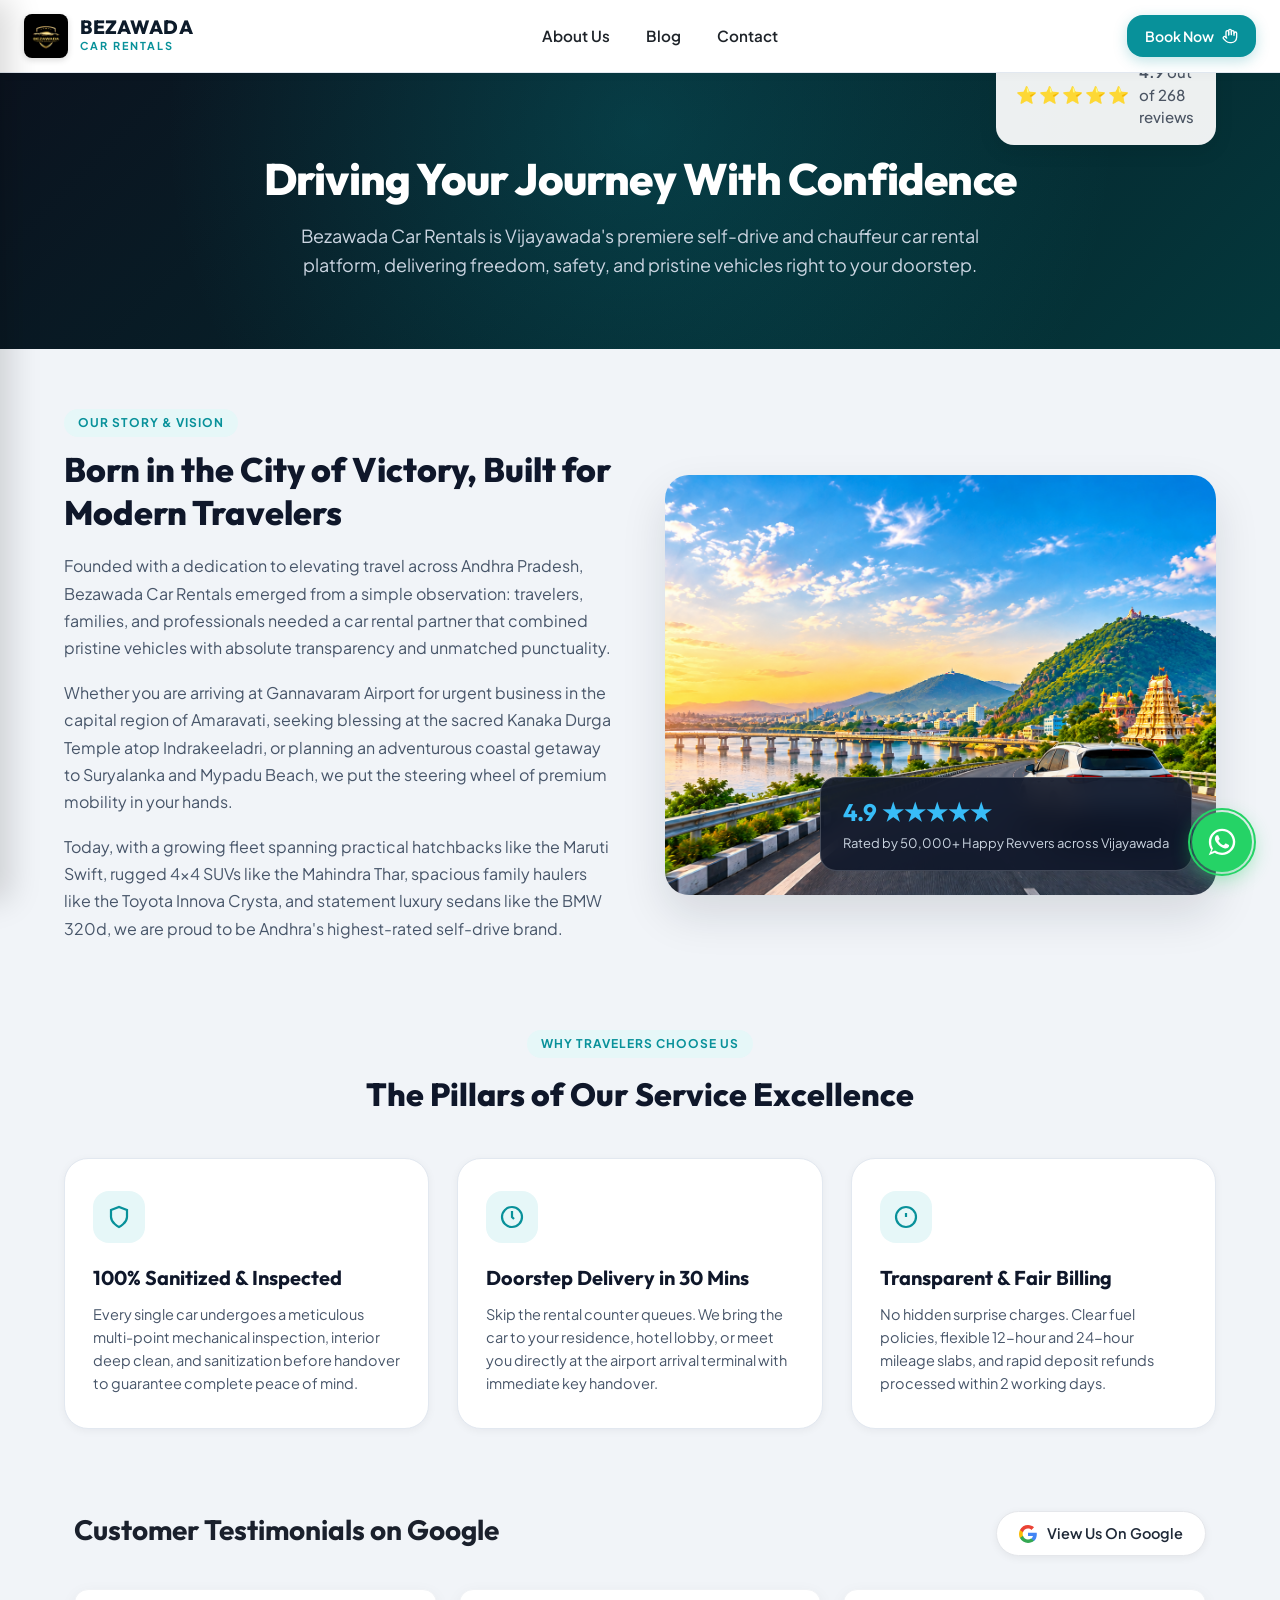
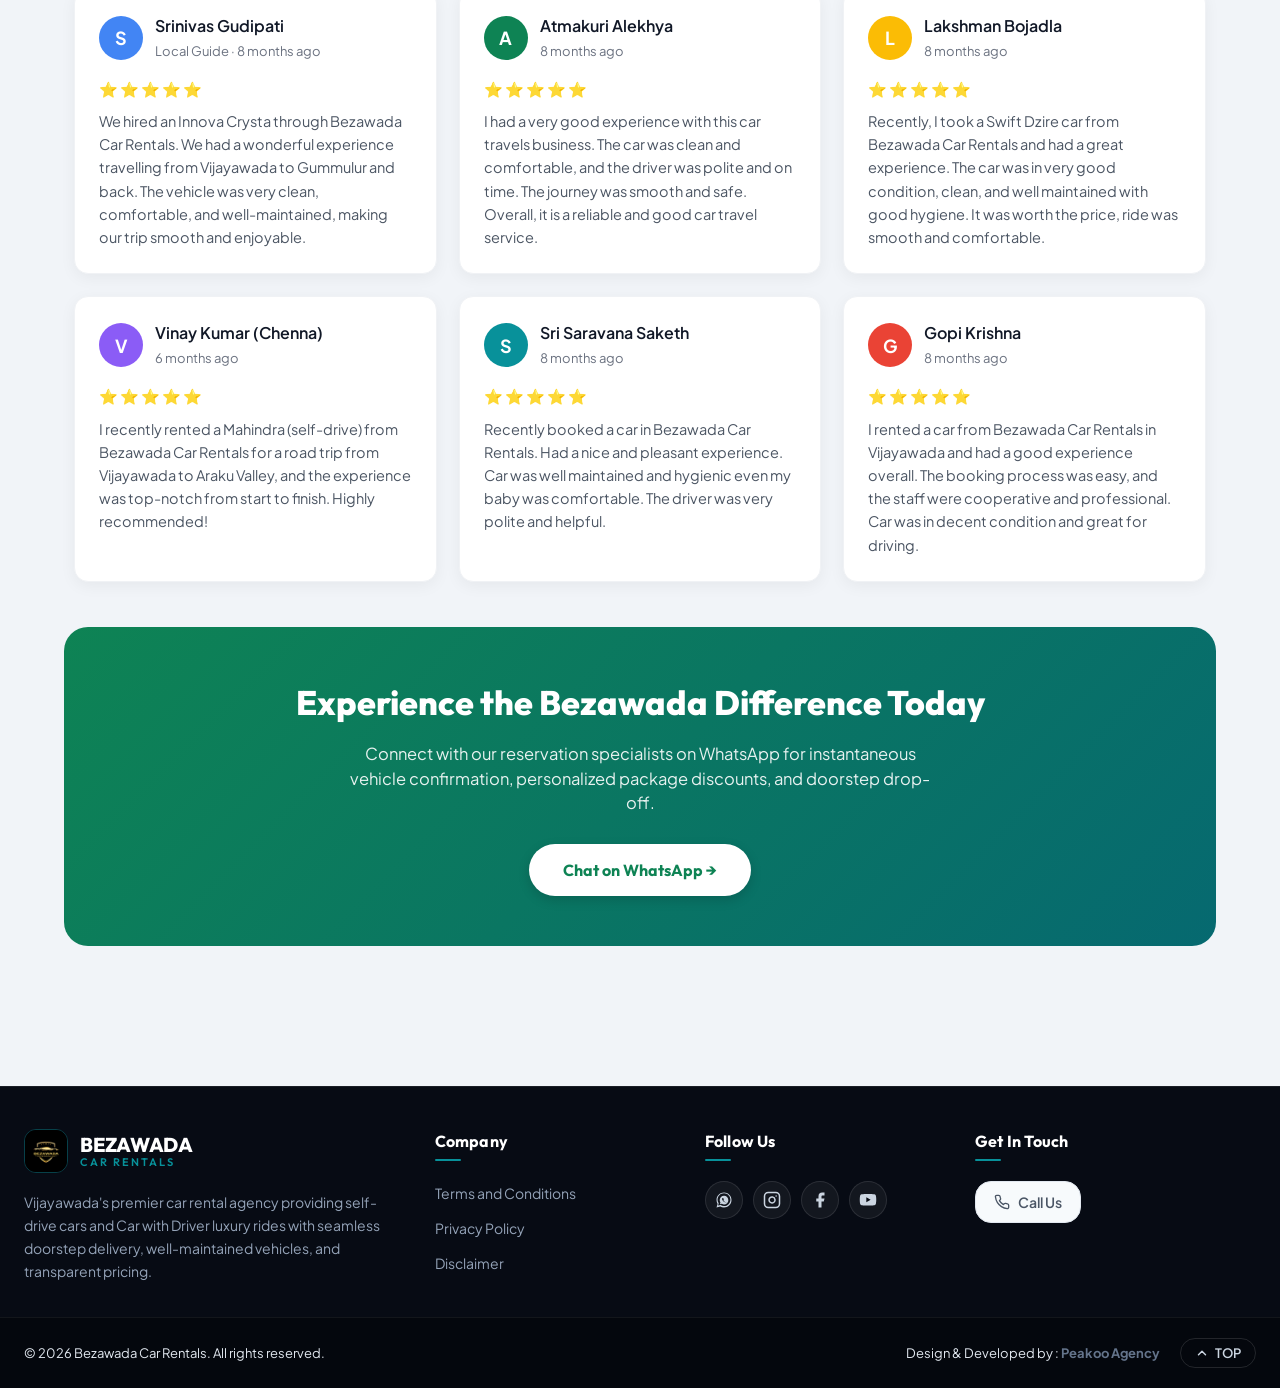
==== about.html @ ec8f6e8d "Initial commit" ====
<!DOCTYPE html>
<html lang="en">

<head>
  <meta charset="UTF-8">
  <meta name="viewport" content="width=device-width, initial-scale=1.0">
  <title>About Us | Bezawada Car Rentals — Andhra's Leading Self Drive & Car Hire Partner</title>
  <meta name="description"
    content="Learn about Bezawada Car Rentals, our mission, sanitized fleet, and dedication to seamless road trips across Vijayawada, Amaravati and Andhra Pradesh.">
  <link rel="icon" href="logo/logo.jpeg" type="image/jpeg">

  <!-- Google Fonts -->
  <link rel="preconnect" href="https://fonts.googleapis.com">
  <link rel="preconnect" href="https://fonts.gstatic.com" crossorigin>
  <link
    href="https://fonts.googleapis.com/css2?family=Outfit:wght@400;500;600;700;800&family=Plus+Jakarta+Sans:wght@400;500;600;700&display=swap"
    rel="stylesheet">

  <link rel="stylesheet" href="css/style.css">
  <link rel="stylesheet" href="pages.css">
</head>

<body>

  <!-- Top Navigation Header -->
  <header class="site-header">
    <div class="header-container">
      <button class="mobile-menu-btn" id="mobileMenuBtn" aria-label="Open navigation menu">
        <svg viewBox="0 0 24 24" width="24" height="24" stroke="currentColor" stroke-width="2" fill="none"
          stroke-linecap="round" stroke-linejoin="round">
          <line x1="3" y1="12" x2="21" y2="12"></line>
          <line x1="3" y1="6" x2="21" y2="6"></line>
          <line x1="3" y1="18" x2="21" y2="18"></line>
        </svg>
      </button>

      <a href="index.html" class="brand-logo">
        <img src="logo/logo.jpeg" alt="Bezawada Car Rentals" class="logo-img">
        <div class="brand-text">
          <span class="brand-name">BEZAWADA</span>
          <span class="brand-sub">CAR RENTALS</span>
        </div>
      </a>

      <!-- Desktop Navigation Menu -->
      <nav class="desktop-nav">
        <a href="about.html" class="nav-link active">About Us</a>
        <a href="blog.html" class="nav-link">Blog</a>
        <a href="contact.html" class="nav-link">Contact</a>

      </nav>

      <!-- Header Right CTA Buttons -->
      <div class="header-actions">


        <button type="button" class="action-btn login-btn" onclick="scrollToBooking()">
          <span>Book Now</span>
          <svg viewBox="0 0 24 24" width="16" height="16" stroke="currentColor" stroke-width="2" fill="none"
            stroke-linecap="round" stroke-linejoin="round">
            <path d="M18 11V6a2 2 0 0 0-2-2a2 2 0 0 0-2 2" />
            <path d="M14 10V4a2 2 0 0 0-2-2a2 2 0 0 0-2 2v6" />
            <path d="M10 10.5V6a2 2 0 0 0-2-2a2 2 0 0 0-2 2v8" />
            <path
              d="M18 8a2 2 0 1 1 4 0v6a8 8 0 0 1-8 8h-2c-2.8 0-4.5-.86-5.99-2.34l-3.6-3.6a2 2 0 0 1 2.83-2.82L7 15" />
          </svg>
        </button>
      </div>
    </div>
  </header>

  <!-- Mobile Drawer Menu -->
  <div class="mobile-drawer" id="mobileDrawer">
    <div class="mobile-drawer-header">
      <div class="brand-logo">
        <img src="logo/logo.jpeg" alt="Bezawada Car Rentals" class="logo-img">
        <span class="brand-name">BEZAWADA CARS</span>
      </div>
      <button class="drawer-close-btn" id="drawerCloseBtn" aria-label="Close menu">&times;</button>
    </div>
    <div class="mobile-drawer-body">
      <a href="index.html#searchWidget" class="drawer-link" onclick="scrollToBooking()">Book a Car</a>

      <a href="about.html" class="drawer-link">About Us</a>
      <a href="blog.html" class="drawer-link">Blog</a>
      <a href="contact.html" class="drawer-link">Contact </a>

    </div>
  </div>

  <!-- Page Hero Header -->
  <section class="page-hero">
    <div class="page-hero-inner">

      <h1>Driving Your Journey With Confidence</h1>
      <p class="lead">Bezawada Car Rentals is Vijayawada's premiere self-drive and chauffeur car rental platform,
        delivering freedom, safety, and pristine vehicles right to your doorstep.</p>
    </div>
  </section>

  <!-- Main Content -->
  <main class="page-container">

    <!-- Story Grid -->
    <div class="about-story-grid">
      <div class="about-story-content">
        <span class="stats-badge"
          style="background:#E6F7F8; color:#08919A; padding:5px 14px; border-radius:9999px; font-size:12px; font-weight:700; text-transform:uppercase; letter-spacing:1px; display:inline-block; margin-bottom:12px;">OUR
          STORY &amp; VISION</span>
        <h2>Born in the City of Victory, Built for Modern Travelers</h2>
        <p>Founded with a dedication to elevating travel across Andhra Pradesh, Bezawada Car Rentals emerged from a
          simple observation: travelers, families, and professionals needed a car rental partner that combined pristine
          vehicles with absolute transparency and unmatched punctuality.</p>
        <p>Whether you are arriving at Gannavaram Airport for urgent business in the capital region of Amaravati,
          seeking blessing at the sacred Kanaka Durga Temple atop Indrakeeladri, or planning an adventurous coastal
          getaway to Suryalanka and Mypadu Beach, we put the steering wheel of premium mobility in your hands.</p>
        <p>Today, with a growing fleet spanning practical hatchbacks like the Maruti Swift, rugged 4x4 SUVs like the
          Mahindra Thar, spacious family haulers like the Toyota Innova Crysta, and statement luxury sedans like the BMW
          320d, we are proud to be Andhra's highest-rated self-drive brand.</p>
      </div>
      <div class="about-story-image-wrap">
        <img src="assets/images/bg.png" alt="Bezawada Car Rentals fleet and Prakasam Barrage Vijayawada">
        <div class="about-badge-card">
          <strong>4.9 ★★★★★</strong>
          <span>Rated by 50,000+ Happy Revvers across Vijayawada</span>
        </div>
      </div>
    </div>

    <!-- Core Pillars -->
    <div style="text-align: center; margin-bottom: 40px;">
      <span class="stats-badge"
        style="background:#E6F7F8; color:#08919A; padding:5px 14px; border-radius:9999px; font-size:12px; font-weight:700; text-transform:uppercase; letter-spacing:1px; display:inline-block; margin-bottom:12px;">WHY
        TRAVELERS CHOOSE US</span>
      <h2 style="font-family: var(--font-heading); font-size: 32px; font-weight: 800; color: var(--dark-navy);">The
        Pillars of Our Service Excellence</h2>
    </div>

    <div class="pillars-grid">
      <div class="pillar-card">
        <div class="pillar-icon-box">
          <svg viewBox="0 0 24 24" width="24" height="24" fill="none" stroke="currentColor" stroke-width="2.2">
            <path d="M12 22s8-4 8-10V5l-8-3-8 3v7c0 6 8 10 8 10z"></path>
          </svg>
        </div>
        <h3>100% Sanitized &amp; Inspected</h3>
        <p>Every single car undergoes a meticulous multi-point mechanical inspection, interior deep clean, and
          sanitization before handover to guarantee complete peace of mind.</p>
      </div>

      <div class="pillar-card">
        <div class="pillar-icon-box">
          <svg viewBox="0 0 24 24" width="24" height="24" fill="none" stroke="currentColor" stroke-width="2.2">
            <circle cx="12" cy="12" r="10"></circle>
            <polyline points="12 6 12 12 14 14"></polyline>
          </svg>
        </div>
        <h3>Doorstep Delivery in 30 Mins</h3>
        <p>Skip the rental counter queues. We bring the car to your residence, hotel lobby, or meet you directly at the
          airport arrival terminal with immediate key handover.</p>
      </div>

      <div class="pillar-card">
        <div class="pillar-icon-box">
          <svg viewBox="0 0 24 24" width="24" height="24" fill="none" stroke="currentColor" stroke-width="2.2">
            <circle cx="12" cy="12" r="10"></circle>
            <line x1="12" y1="8" x2="12" y2="12"></line>
            <line x1="12" y1="16" x2="12.01" y2="16"></line>
          </svg>
        </div>
        <h3>Transparent &amp; Fair Billing</h3>
        <p>No hidden surprise charges. Clear fuel policies, flexible 12-hour and 24-hour mileage slabs, and rapid
          deposit refunds processed within 2 working days.</p>
      </div>
    </div>


    <!-- Customer Testimonials Section -->
    <section class="testimonial-section">
      <div class="testimonial-header">
        <div class="testimonial-header-left">
          <h2>Customer Testimonials on Google</h2>
          <div class="rating">
            <span class="rating-stars">⭐⭐⭐⭐⭐</span>
            <span class="rating-text"><strong>4.9</strong> out of 268 reviews</span>
          </div>
        </div>
        <a href="https://share.google/qNfKR1NfHF5PbRX9V" target="_blank" rel="noopener noreferrer"
          class="google-review-btn">
          <svg viewBox="0 0 24 24" width="18" height="18">
            <path fill="#4285F4"
              d="M23.745 12.27c0-.7-.06-1.4-.19-2.07H12v4.51h6.6c-.29 1.52-1.14 2.8-2.4 3.66v3.04h3.88c2.27-2.09 3.665-5.17 3.665-9.14z" />
            <path fill="#34A853"
              d="M12 24c3.24 0 5.95-1.08 7.93-2.91l-3.88-3.04c-1.08.72-2.45 1.16-4.05 1.16-3.12 0-5.77-2.1-6.72-4.93H1.25v3.13C3.26 21.36 7.33 24 12 24z" />
            <path fill="#FBBC05"
              d="M5.28 14.28c-.25-.72-.38-1.49-.38-2.28s.13-1.56.38-2.28V6.59H1.25C.45 8.18 0 9.99 0 12s.45 3.82 1.25 5.41l4.03-3.13z" />
            <path fill="#EA4335"
              d="M12 4.75c1.77 0 3.35.61 4.6 1.8l3.42-3.42C17.95 1.19 15.24 0 12 0 7.33 0 3.26 2.64 1.25 6.59l4.03 3.13c.95-2.83 3.6-4.97 6.72-4.97z" />
          </svg>
          <span>View Us On Google</span>
        </a>
      </div>

      <div class="testimonial-grid">
        <div class="testimonial-card">
          <div class="profile">
            <div class="profile-avatar" style="background-color: #4285F4;">S</div>
            <div class="profile-info">
              <h4>Srinivas Gudipati</h4>
              <span>Local Guide · 8 months ago</span>
            </div>
          </div>
          <div class="stars">⭐⭐⭐⭐⭐</div>
          <p class="review-text">We hired an Innova Crysta through Bezawada Car Rentals. We had a wonderful experience
            travelling from Vijayawada to Gummulur and back. The vehicle was very clean, comfortable, and
            well-maintained, making our trip smooth and enjoyable.</p>
        </div>

        <div class="testimonial-card">
          <div class="profile">
            <div class="profile-avatar" style="background-color: #0E8354;">A</div>
            <div class="profile-info">
              <h4>Atmakuri Alekhya</h4>
              <span>8 months ago</span>
            </div>
          </div>
          <div class="stars">⭐⭐⭐⭐⭐</div>
          <p class="review-text">I had a very good experience with this car travels business. The car was clean and
            comfortable, and the driver was polite and on time. The journey was smooth and safe. Overall, it is a
            reliable and good car travel service.</p>
        </div>

        <div class="testimonial-card">
          <div class="profile">
            <div class="profile-avatar" style="background-color: #FBBC05;">L</div>
            <div class="profile-info">
              <h4>Lakshman Bojadla</h4>
              <span>8 months ago</span>
            </div>
          </div>
          <div class="stars">⭐⭐⭐⭐⭐</div>
          <p class="review-text">Recently, I took a Swift Dzire car from Bezawada Car Rentals and had a great
            experience. The car was in very good condition, clean, and well maintained with good hygiene. It was worth
            the price, ride was smooth and comfortable.</p>
        </div>

        <div class="testimonial-card">
          <div class="profile">
            <div class="profile-avatar" style="background-color: #8B5CF6;">V</div>
            <div class="profile-info">
              <h4>Vinay Kumar (Chenna)</h4>
              <span>6 months ago</span>
            </div>
          </div>
          <div class="stars">⭐⭐⭐⭐⭐</div>
          <p class="review-text">I recently rented a Mahindra (self-drive) from Bezawada Car Rentals for a road trip
            from Vijayawada to Araku Valley, and the experience was top-notch from start to finish. Highly recommended!
          </p>
        </div>

        <div class="testimonial-card">
          <div class="profile">
            <div class="profile-avatar" style="background-color: #08919A;">S</div>
            <div class="profile-info">
              <h4>Sri Saravana Saketh</h4>
              <span>8 months ago</span>
            </div>
          </div>
          <div class="stars">⭐⭐⭐⭐⭐</div>
          <p class="review-text">Recently booked a car in Bezawada Car Rentals. Had a nice and pleasant experience. Car
            was well maintained and hygienic even my baby was comfortable. The driver was very polite and helpful.</p>
        </div>

        <div class="testimonial-card">
          <div class="profile">
            <div class="profile-avatar" style="background-color: #EA4335;">G</div>
            <div class="profile-info">
              <h4>Gopi Krishna</h4>
              <span>8 months ago</span>
            </div>
          </div>
          <div class="stars">⭐⭐⭐⭐⭐</div>
          <p class="review-text">I rented a car from Bezawada Car Rentals in Vijayawada and had a good experience
            overall. The booking process was easy, and the staff were cooperative and professional. Car was in decent
            condition and great for driving.</p>
        </div>
      </div>
    </section>

    <style>
      .testimonial-section {
        max-width: 1200px;
        margin: 50px auto 45px;
        padding: 0 10px;
      }

      .testimonial-header {
        display: flex;
        justify-content: space-between;
        align-items: center;
        flex-wrap: wrap;
        gap: 16px;
        margin-bottom: 30px;
      }

      .testimonial-header-left {
        text-align: left;
      }

      .testimonial-header h2 {
        font-family: var(--font-heading, inherit);
        font-size: 28px;
        color: #1a202c;
        margin: 0 0 8px 0;
        font-weight: 700;
      }

      .rating {
        color: #f59e0b;
        font-size: 16px;
        font-weight: 600;
        display: flex;
        align-items: center;
        gap: 8px;
      }

      .rating-stars {
        letter-spacing: 2px;
        font-size: 17px;
      }

      .rating-text {
        color: #4b5563;
        font-size: 15px;
        font-weight: 500;
      }

      .google-review-btn {
        display: inline-flex;
        align-items: center;
        gap: 10px;
        background: #ffffff;
        color: #1f2937;
        padding: 11px 22px;
        border-radius: 9999px;
        text-decoration: none;
        font-weight: 600;
        font-size: 14.5px;
        border: 1.5px solid #e5e7eb;
        box-shadow: 0 2px 8px rgba(0, 0, 0, 0.06);
        transition: all 0.25s ease;
      }

      .google-review-btn:hover {
        background: #f9fafb;
        border-color: #4285f4;
        box-shadow: 0 4px 14px rgba(66, 133, 244, 0.18);
        transform: translateY(-2px);
      }

      .testimonial-grid {
        display: grid;
        grid-template-columns: repeat(auto-fit, minmax(300px, 1fr));
        gap: 22px;
      }

      .testimonial-card {
        background: #ffffff;
        border: 1px solid #f0f2f5;
        border-radius: 14px;
        box-shadow: 0 4px 16px rgba(0, 0, 0, 0.05);
        padding: 24px;
        text-align: left;
        transition: transform 0.25s ease, box-shadow 0.25s ease;
        display: flex;
        flex-direction: column;
      }

      .testimonial-card:hover {
        transform: translateY(-4px);
        box-shadow: 0 10px 24px rgba(0, 0, 0, 0.08);
      }

      .profile {
        display: flex;
        align-items: center;
        margin-bottom: 12px;
      }

      .profile-avatar {
        width: 44px;
        height: 44px;
        border-radius: 50%;
        margin-right: 12px;
        display: flex;
        align-items: center;
        justify-content: center;
        font-size: 18px;
        font-weight: 700;
        color: #ffffff;
        flex-shrink: 0;
      }

      .profile-info h4 {
        margin: 0;
        font-size: 16px;
        color: #111827;
        font-weight: 600;
      }

      .profile-info span {
        font-size: 13px;
        color: #6b7280;
      }

      .stars {
        color: #f59e0b;
        margin: 4px 0 10px;
        font-size: 15px;
        letter-spacing: 2px;
      }

      .review-text {
        font-size: 14.5px;
        color: #4b5563;
        line-height: 1.6;
        margin: 0;
        flex-grow: 1;
      }

      @media (max-width: 640px) {
        .testimonial-header {
          flex-direction: column;
          align-items: flex-start;
        }

        .google-review-btn {
          width: 100%;
          justify-content: center;
        }

        .testimonial-grid {
          grid-template-columns: 1fr;
        }
      }
    </style>



    <!-- Call to action block -->
    <div
      style="background: linear-gradient(135deg, #0e8354 0%, #066970 100%); border-radius: var(--radius-lg); padding: 50px 30px; text-align: center; color: white;">
      <h2 style="font-family: var(--font-heading); font-size: 34px; font-weight: 800; margin-bottom: 14px;">Experience
        the Bezawada Difference Today</h2>
      <p style="font-size: 16.5px; color: rgba(255,255,255,0.9); max-width: 600px; margin: 0 auto 28px;">Connect with
        our reservation specialists on WhatsApp for instantaneous vehicle confirmation, personalized package discounts,
        and doorstep drop-off.</p>
      <a href="https://wa.me/919393093095?text=Hello%20Bezawada%20Car%20Rentals!%20I%20am%20interested%20in%20booking%20a%20car."
        target="_blank" rel="noopener noreferrer" class="terms-highlight-cta"
        style="font-size: 16px; padding: 14px 34px; display: inline-block;">
        Chat on WhatsApp &rarr;
      </a>
    </div>

  </main>

  <!-- ==========================================================================
       SECTION 7: FOOTER SECTION (4 Columns, Trust Ribbon, Copyright & Back to Top)
       ========================================================================== -->
  <footer class="site-footer" id="siteFooter" role="contentinfo">
    <div class="footer-top-wrap">
      <div class="footer-main-grid">

        <!-- Col 1: Brand Info -->
        <div class="footer-brand-col">
          <a href="index.html" class="footer-logo-link">
            <img src="logo/logo.jpeg" alt="Bezawada Car Rentals Logo" class="footer-logo-img">
            <div class="footer-brand-title">
              BEZAWADA
              <span>CAR RENTALS</span>
            </div>
          </a>
          <p class="footer-about-text">
            Vijayawada's premier car rental agency providing self-drive cars and Car with Driver luxury rides with
            seamless doorstep delivery, well-maintained vehicles, and transparent pricing.
          </p>
        </div>

        <!-- Col 2: Fleet & Rentals -->
        <div class="footer-col">
          <h3 class="footer-col-title">Company</h3>
          <ul class="footer-nav-list">

            <li><a href="terms.html">Terms and Conditions </a></li>
            <li><a href="privacy-policy.html">Privacy Policy</a></li>
            <li><a href="disclaimer.html">Disclaimer</a></li>
          </ul>
        </div>


        <div class="footer-col">
          <h3 class="footer-col-title">Follow Us</h3>
          <div class="footer-social-links">
            <a href="https://wa.me/919393093095" target="_blank" rel="noopener" class="footer-social-btn"
              aria-label="WhatsApp">
              <svg viewBox="0 0 24 24" width="18" height="18" fill="currentColor">
                <path
                  d="M12.031 6.172c-3.181 0-5.767 2.586-5.768 5.766-.001 1.298.38 2.27 1.019 3.287l-.711 2.592 2.654-.696c1.004.582 1.777.822 2.806.822 3.181 0 5.767-2.587 5.767-5.766.001-3.182-2.585-5.805-5.767-5.805zm3.377 8.21c-.14.393-.715.753-1.009.799-.283.044-.645.064-1.04-.063-.585-.188-1.339-.533-2.316-1.511-.98-.98-1.325-1.734-1.514-2.32-.127-.395-.107-.757-.063-1.04.046-.294.406-.869.799-1.009.19-.068.396-.039.544.073l.87 1.258c.148.214.156.495.021.718l-.348.572c-.068.112-.083.247-.04.37.199.57.653 1.189 1.183 1.719.53.53 1.149.984 1.719 1.183.123.043.258.028.37-.04l.572-.348c.223-.135.504-.127.718.021l1.258.87c.112.148.141.354.073.544z" />
                <path
                  d="M12 2C6.477 2 2 6.477 2 12c0 1.89.525 3.66 1.438 5.176L2 22l4.965-1.399C8.423 21.503 10.155 22 12 22c5.523 0 10-4.477 10-10S17.523 2 12 2zm0 18c-1.637 0-3.167-.47-4.464-1.284l-.32-.2-3.149.887.886-3.085-.207-.328C3.896 14.673 3.428 13.155 3.428 11.5 3.428 6.772 7.272 2.928 12 2.928 16.728 2.928 20.572 6.772 20.572 11.5 20.572 16.228 16.728 20 12 20z" />
              </svg>
            </a>
            <a href="https://www.instagram.com/bezawada_carrentals/" target="_blank" rel="noopener"
              class="footer-social-btn" aria-label="Instagram">
              <svg viewBox="0 0 24 24" width="18" height="18" fill="none" stroke="currentColor" stroke-width="2"
                stroke-linecap="round" stroke-linejoin="round">
                <rect x="2" y="2" width="20" height="20" rx="5" ry="5"></rect>
                <path d="M16 11.37A4 4 0 1 1 12.63 8 4 4 0 0 1 16 11.37z"></path>
                <line x1="17.5" y1="6.5" x2="17.51" y2="6.5"></line>
              </svg>
            </a>
            <a href="https://facebook.com" target="_blank" rel="noopener" class="footer-social-btn"
              aria-label="Facebook">
              <svg viewBox="0 0 24 24" width="18" height="18" fill="currentColor">
                <path d="M18 2h-3a5 5 0 0 0-5 5v3H7v4h3v8h4v-8h3l1-4h-4V7a1 1 0 0 1 1-1h3z"></path>
              </svg>
            </a>
            <a href="https://youtube.com" target="_blank" rel="noopener" class="footer-social-btn" aria-label="YouTube">
              <svg viewBox="0 0 24 24" width="18" height="18" fill="currentColor">
                <path
                  d="M22.54 6.42a2.78 2.78 0 0 0-1.94-2C18.88 4 12 4 12 4s-6.88 0-8.6.46a2.78 2.78 0 0 0-1.94 2A29 29 0 0 0 1 11.75a29 29 0 0 0 .46 5.33A2.78 2.78 0 0 0 3.4 19c1.72.46 8.6.46 8.6.46s6.88 0 8.6-.46a2.78 2.78 0 0 0 1.94-2 29 29 0 0 0 .46-5.25 29 29 0 0 0-.46-5.33z" />
                <polygon points="9.75 15.02 15.5 11.75 9.75 8.48 9.75 15.02" fill="#070B14" />
              </svg>
            </a>
          </div>
        </div>

        <div class="footer-col">
          <h3 class="footer-col-title">Get In Touch</h3>
          <a href="tel:+919393093095" class="action-btn hotline-btn" title="Call Bezawada Car Rentals">
            <svg viewBox="0 0 24 24" width="16" height="16" stroke="currentColor" stroke-width="2" fill="none"
              stroke-linecap="round" stroke-linejoin="round">
              <path
                d="M22 16.92v3a2 2 0 0 1-2.18 2 19.79 19.79 0 0 1-8.63-3.07 19.5 19.5 0 0 1-6-6 19.79 19.79 0 0 1-3.07-8.67A2 2 0 0 1 4.11 2h3a2 2 0 0 1 2 1.72 12.84 12.84 0 0 0 .7 2.81 2 2 0 0 1-.45 2.11L8.09 9.91a16 16 0 0 0 6 6l1.27-1.27a2 2 0 0 1 2.11-.45 12.84 12.84 0 0 0 2.81.7A2 2 0 0 1 22 16.92z">
              </path>
            </svg>
            <span class="hotline-text"> Call Us </span>
          </a>

        </div>
      </div>
    </div>

    <!-- Footer Bottom Bar -->
    <div class="footer-bottom-bar">
      <div class="footer-bottom-inner">
        <div class="footer-copyright" style="color: #E2E8F0;">
          © 2026 Bezawada Car Rentals. All rights reserved.
        </div>
        <div class="footer-bottom-links" style="color: #E2E8F0;">
          <p>Design & Developed by : <a href="https://www.peakoo.agency" target="_blank">
              <b>Peakoo Agency</b></a>
          </p>
          <button class="btn-back-to-top" type="button" onclick="window.scrollTo({top: 0, behavior: 'smooth'})"
            aria-label="Back to top">
            <svg viewBox="0 0 24 24" width="14" height="14" fill="none" stroke="currentColor" stroke-width="2.5"
              stroke-linecap="round" stroke-linejoin="round">
              <polyline points="18 15 12 9 6 15"></polyline>
            </svg>
            <span>TOP</span>
          </button>
        </div>
      </div>
    </div>
  </footer>

  <script>
    const mobileMenuBtn = document.getElementById('mobileMenuBtn');
    const drawerCloseBtn = document.getElementById('drawerCloseBtn');
    const mobileDrawer = document.getElementById('mobileDrawer');

    if (mobileMenuBtn && mobileDrawer) {
      mobileMenuBtn.addEventListener('click', () => mobileDrawer.classList.add('active'));
    }
    if (drawerCloseBtn && mobileDrawer) {
      drawerCloseBtn.addEventListener('click', () => mobileDrawer.classList.remove('active'));
    }
    document.addEventListener('click', (e) => {
      if (mobileDrawer && mobileDrawer.classList.contains('active') && !mobileDrawer.contains(e.target) && mobileMenuBtn && !mobileMenuBtn.contains(e.target)) {
        mobileDrawer.classList.remove('active');
      }
    });

    function scrollToBooking() {
      window.location.href = 'index.html#popularCarsSection';
    }
  </script>

  <!-- =========================================
       FLOATING WHATSAPP CTA
       ========================================= -->
  <a href="https://wa.me/919393093095?text=Hello%20Bezawada%20Car%20Rentals!%20I%20would%20like%20to%20inquire%20about%20booking%20a%20car."
    target="_blank" rel="noopener noreferrer" class="whatsapp-float" id="whatsappFloat"
    aria-label="Chat with Bezawada Car Rentals on WhatsApp">
    <div class="whatsapp-pulse" aria-hidden="true"></div>
    <svg viewBox="0 0 24 24" width="32" height="32" fill="#ffffff" aria-hidden="true">
      <path
        d="M12.04 2C6.58 2 2.13 6.45 2.13 11.91c0 2.11.66 4.07 1.79 5.68L2 22l4.57-1.87c1.55 1.01 3.39 1.6 5.47 1.6 5.46 0 9.91-4.45 9.91-9.91S17.5 2 12.04 2zm0 18.06c-1.8 0-3.48-.54-4.88-1.46l-.35-.23-2.73 1.12 1.14-2.65-.24-.37A8.15 8.15 0 0 1 3.91 11.9c0-4.48 3.65-8.13 8.13-8.13 4.48 0 8.13 3.65 8.13 8.13 0 4.49-3.65 8.16-8.13 8.16zm4.72-6.1c-.26-.13-1.54-.76-1.78-.85-.24-.09-.41-.13-.59.13-.17.26-.68.85-.83 1.02-.15.17-.3.19-.56.06-.26-.13-1.1-.4-2.1-1.28-.77-.69-1.3-1.54-1.45-1.8-.15-.26-.02-.4.11-.53.12-.12.26-.3.39-.46.13-.15.17-.26.26-.43.09-.17.04-.32-.02-.45s-.59-1.42-.81-1.94c-.21-.51-.43-.44-.59-.45h-.5c-.17 0-.45.06-.69.32-.24.26-.91.89-.91 2.17 0 1.28.93 2.52 1.06 2.7.13.17 1.84 2.81 4.46 3.94.62.27 1.11.43 1.49.55.63.2 1.2.17 1.65.1.5-.07 1.54-.63 1.76-1.24.22-.61.22-1.13.15-1.24-.06-.11-.23-.17-.49-.3z" />
    </svg>
    <span class="whatsapp-tooltip">Chat with us</span>
  </a>
</body>

</html>
---- css/style.css ----
/* ==========================================================================
   Bezawada Car Rentals - Modern Revv-Inspired Design System
   ========================================================================== */

:root {
  --color-primary: #08919A;
  --color-primary-dark: #067077;
  --color-primary-light: #EBF8F9;
  --color-primary-border: rgba(8, 145, 154, 0.2);

  --color-accent-gold: #D4AF37;
  --color-accent-amber: #F59E0B;

  --color-dark: #1E2329;
  --color-dark-muted: #4A5565;
  --color-gray-subtle: #656565;
  --color-gray-light: #F1F4F8;
  --color-gray-border: #E2E8F0;
  --color-white: #FFFFFF;

  --font-heading: 'Outfit', sans-serif;
  --font-body: 'Plus Jakarta Sans', sans-serif;

  --radius-sm: 8px;
  --radius-md: 12px;
  --radius-lg: 16px;
  --radius-xl: 22px;
  --radius-full: 9999px;

  --shadow-sm: 0 2px 6px rgba(0, 0, 0, 0.04);
  --shadow-md: 0 6px 18px rgba(0, 0, 0, 0.08);
  --shadow-lg: 0 12px 32px rgba(8, 145, 154, 0.12);
  --shadow-card: 0 16px 36px -6px rgba(17, 24, 39, 0.1), 0 0 0 1px rgba(0, 0, 0, 0.04);

  --transition-fast: 0.2s cubic-bezier(0.16, 1, 0.3, 1);
  --transition-smooth: 0.35s cubic-bezier(0.16, 1, 0.3, 1);
}

/* CSS Reset & Defaults */
*,
*::before,
*::after {
  box-sizing: border-box;
  margin: 0;
  padding: 0;
}

html {
  scroll-behavior: smooth;
  -webkit-font-smoothing: antialiased;
}

body {
  font-family: var(--font-body);
  background-color: var(--color-gray-light);
  color: var(--color-dark);
  line-height: 1.5;
  overflow-x: hidden;
  padding-bottom: 0 !important;
  margin-bottom: 0 !important;
}

img {
  max-width: 100%;
  display: block;
}

a {
  text-decoration: none;
  color: inherit;
  transition: color var(--transition-fast);
}

button,
input,
select {
  font-family: inherit;
}

/* ==========================================================================
   Header Navigation Bar (Revv Style)
   ========================================================================== */

.site-header {
  position: sticky;
  top: 0;
  z-index: 100;
  background-color: var(--color-white);
  border-bottom: 1px solid var(--color-gray-border);
  box-shadow: 0 2px 10px rgba(0, 0, 0, 0.03);
}

.header-container {
  max-width: 1320px;
  margin: 0 auto;
  padding: 0 24px;
  height: 72px;
  display: flex;
  align-items: center;
  justify-content: space-between;
}

/* Logo */
.brand-logo {
  display: flex;
  align-items: center;
  gap: 12px;
}

.logo-img {
  width: 44px;
  height: 44px;
  border-radius: var(--radius-sm);
  object-fit: cover;
  background-color: #000;
  box-shadow: 0 2px 6px rgba(0, 0, 0, 0.15);
}

.brand-text {
  display: flex;
  flex-direction: column;
}

.brand-name {
  font-family: var(--font-heading);
  font-size: 1.2rem;
  font-weight: 800;
  letter-spacing: 0.5px;
  color: #0d1b2a;
  line-height: 1.1;
}

.brand-sub {
  font-size: 0.68rem;
  font-weight: 700;
  letter-spacing: 2px;
  color: var(--color-primary);
}

/* Desktop Navigation */
.desktop-nav {
  display: none;
  align-items: center;
  gap: 28px;
}

@media (min-width: 992px) {
  .desktop-nav {
    display: flex;
  }
}

.nav-link {
  font-size: 0.95rem;
  font-weight: 600;
  color: var(--color-dark);
  padding: 8px 4px;
  display: inline-flex;
  align-items: center;
  gap: 6px;
  background: none;
  border: none;
  cursor: pointer;
  transition: color var(--transition-fast);
}

.nav-link:hover {
  color: var(--color-primary);
}

.chevron-icon {
  transition: transform var(--transition-fast);
}

/* Dropdown Menu */
.nav-item {
  position: relative;
}

.has-dropdown:hover .chevron-icon {
  transform: rotate(180deg);
}

.dropdown-menu {
  position: absolute;
  top: calc(100% + 12px);
  left: -20px;
  min-width: 320px;
  background-color: var(--color-white);
  border-radius: var(--radius-md);
  padding: 12px;
  box-shadow: 0 16px 36px rgba(0, 0, 0, 0.12), 0 0 0 1px rgba(0, 0, 0, 0.05);
  opacity: 0;
  visibility: hidden;
  transform: translateY(8px);
  transition: opacity var(--transition-fast), transform var(--transition-fast), visibility var(--transition-fast);
  z-index: 150;
}

.has-dropdown:hover .dropdown-menu {
  opacity: 1;
  visibility: visible;
  transform: translateY(0);
}

.dropdown-link {
  display: block;
  padding: 10px 12px;
  border-radius: var(--radius-sm);
  transition: background-color var(--transition-fast);
}

.dropdown-link:hover {
  background-color: var(--color-primary-light);
}

.dropdown-item-title {
  display: block;
  font-weight: 600;
  font-size: 0.88rem;
  color: var(--color-dark);
  margin-bottom: 2px;
}

.dropdown-item-desc {
  display: block;
  font-size: 0.76rem;
  color: var(--color-gray-subtle);
}

/* Header Actions */
.header-actions {
  display: flex;
  align-items: center;
  gap: 12px;
}

.action-btn {
  display: inline-flex;
  align-items: center;
  justify-content: center;
  gap: 8px;
  height: 42px;
  padding: 0 18px;
  border-radius: var(--radius-md);
  font-size: 0.88rem;
  font-weight: 600;
  cursor: pointer;
  transition: all var(--transition-fast);
}

.hotline-btn {
  background-color: #f7fafc;
  color: var(--color-dark-muted);
  border: 1px solid var(--color-gray-border);
}

.hotline-btn:hover {
  background-color: var(--color-primary-light);
  border-color: var(--color-primary);
  color: var(--color-primary);
}

.login-btn {
  background-color: var(--color-primary);
  color: var(--color-white);
  border: none;
  box-shadow: 0 4px 14px rgba(8, 145, 154, 0.25);
}

.login-btn:hover {
  background-color: var(--color-primary-dark);
  transform: translateY(-1px);
  box-shadow: 0 6px 18px rgba(8, 145, 154, 0.35);
}

/* Mobile Menu Toggle */
.mobile-menu-btn {
  display: flex;
  align-items: center;
  justify-content: center;
  background: none;
  border: none;
  padding: 6px;
  color: var(--color-dark);
  cursor: pointer;
}

@media (min-width: 992px) {
  .mobile-menu-btn {
    display: none;
  }
}

/* Mobile Drawer */
.mobile-drawer {
  position: fixed;
  top: 0;
  left: 0;
  width: 290px;
  max-width: min(300px, 85vw);
  height: 100vh;
  height: 100dvh;
  background-color: var(--color-white);
  z-index: 200;
  box-shadow: 10px 0 30px rgba(0, 0, 0, 0.15);
  transform: translateX(-100%);
  transition: transform var(--transition-smooth);
  display: flex;
  flex-direction: column;
}

.mobile-drawer.active {
  transform: translateX(0);
}

.mobile-drawer-header {
  padding: 20px;
  display: flex;
  align-items: center;
  justify-content: space-between;
  border-bottom: 1px solid var(--color-gray-border);
}

.drawer-close-btn {
  background: none;
  border: none;
  font-size: 28px;
  color: var(--color-gray-subtle);
  cursor: pointer;
}

.mobile-drawer-body {
  padding: 24px 20px;
  display: flex;
  flex-direction: column;
  gap: 16px;
  overflow-y: auto;
  -webkit-overflow-scrolling: touch;
}

.drawer-link {
  font-size: 1rem;
  font-weight: 600;
  color: var(--color-dark);
}

.drawer-link:hover {
  color: var(--color-primary);
}

.drawer-divider {
  height: 1px;
  background-color: var(--color-gray-border);
  margin: 10px 0;
}

.drawer-phone {
  display: flex;
  flex-direction: column;
  gap: 4px;
  font-size: 0.85rem;
  color: var(--color-primary);
}


/* ==========================================================================
   Hero Section
   ========================================================================== */

.hero-section {
  position: relative;
  width: 100%;
  background-color: #F1F4F8;
  padding-bottom: 30px;
}

/* Top Revv-Style Location Pill */
.hero-top-pill-wrap {
  display: flex;
  justify-content: center;
  padding: 16px 20px 8px;
}

.location-pill {
  display: inline-flex;
  align-items: center;
  gap: 10px;
  background-color: var(--color-white);
  padding: 6px 18px;
  border-radius: var(--radius-full);
  box-shadow: 0 2px 8px rgba(0, 0, 0, 0.05);
  border: 1px solid rgba(8, 145, 154, 0.15);
}

.pill-dot {
  width: 8px;
  height: 8px;
  border-radius: 50%;
  background-color: var(--color-primary);
  box-shadow: 0 0 0 3px rgba(8, 145, 154, 0.2);
}

.pill-label {
  font-size: 0.88rem;
  font-weight: 600;
  color: var(--color-dark);
}

.pill-action {
  display: inline-flex;
  align-items: center;
  gap: 4px;
  font-size: 0.82rem;
  font-weight: 700;
  color: var(--color-primary);
  background: none;
  border: none;
  cursor: pointer;
  padding: 2px 4px;
  border-radius: var(--radius-sm);
  transition: background-color var(--transition-fast);
}

.pill-action:hover {
  background-color: var(--color-primary-light);
}

/* =========================================
   HERO SECTION
========================================= */

.hero {
  position: relative;
  width: calc(100% - 48px);
  max-width: 1400px;
  min-height: 680px;
  height: auto;
  margin: 18px auto 0;
  overflow: hidden;
  border-radius: 28px;
  box-shadow: 0 16px 45px rgba(0, 0, 0, 0.08);
  font-family: Arial, Helvetica, sans-serif;
}

/* =========================================
   BACKGROUND
========================================= */

.hero-bg {
  position: absolute;
  top: 0;
  left: 0;
  width: 100%;
  height: 100%;
  background-image: url("../assets/images/bg.png");
  background-image: url("hero-bg.jpg");
  background-size: cover;
  background-position: center bottom;
  background-repeat: no-repeat;
  border-radius: 28px;
  z-index: 1;
}

/* =========================================
   CONTENT WRAPPER
========================================= */

.hero-content {
  position: relative;
  z-index: 5;
  width: 100%;
  max-width: 1600px;
  height: 100%;
  margin: auto;
  padding-left: 6%;
  padding-top: 55px;
  padding-bottom: 55px;
}

/* =========================================
   LEFT CONTENT
========================================= */

.hero-text {
  width: 100%;
  max-width: 760px;
}

/* =========================================
   HERO INTRO ANIMATIONS
========================================= */

@keyframes heroFadeSlideUp {
  0% {
    opacity: 0;
    transform: translateY(24px);
  }
  100% {
    opacity: 1;
    transform: translateY(0);
  }
}

@keyframes heroFloatIn {
  0% {
    opacity: 0;
    transform: translateY(-20px) scale(0.96);
  }
  100% {
    opacity: 1;
    transform: translateY(0) scale(1);
  }
}

/* =========================================
   MAIN TITLE
========================================= */

.hero-title {
  margin: 0;
  padding: 0;
  line-height: 1.05;
  letter-spacing: -1.5px;
}

.hero-title .line-one {
  display: block;
  color: #07142e;
  font-size: clamp(48px, 5vw, 78px);
  font-weight: 800;
  animation: heroFadeSlideUp 0.8s cubic-bezier(0.16, 1, 0.3, 1) 0.1s both;
}

.hero-title .line-two {
  display: block;
  color: #079da0;
  font-size: clamp(48px, 5vw, 78px);
  font-weight: 800;
  animation: heroFadeSlideUp 0.8s cubic-bezier(0.16, 1, 0.3, 1) 0.25s both;
}

/* =========================================
   LOCATION TEXT
========================================= */

.location-title {
  margin-top: 20px;
  color: #07142e;
  font-size: clamp(24px, 2.5vw, 37px);
  font-weight: 700;
  letter-spacing: 7px;
}

/* =========================================
   DESCRIPTION
========================================= */

.hero-description {
  margin-top: 20px;
  display: flex;
  flex-direction: column;
  gap: 3px;
  color: #07142e;
  font-size: 21px;
  line-height: 1.25;
  animation: heroFadeSlideUp 0.8s cubic-bezier(0.16, 1, 0.3, 1) 0.4s both;
}

.hero-description strong {
  font-size: 23px;
  font-weight: 700;
}

/* =========================================
   FIND YOUR CAR BUTTON
========================================= */

.find-car {
  display: inline-flex;
  align-items: center;
  justify-content: space-between;
  gap: 30px;
  width: 335px;
  height: 75px;
  margin-top: 28px;
  padding: 0 27px;
  background: #11a6a9;
  color: #ffffff;
  text-decoration: none;
  border-radius: 45px;
  border: 6px solid rgba(255, 255, 255, 0.85);
  box-shadow: 0 6px 20px rgba(0, 0, 0, 0.15);
  font-size: 24px;
  font-weight: 700;
  animation: heroFadeSlideUp 0.8s cubic-bezier(0.16, 1, 0.3, 1) 0.55s both;
  transition: all 0.25s ease;
}

.find-car:hover {
  background: #078e91;
  transform: translateY(-3px);
  box-shadow: 0 12px 25px rgba(0, 0, 0, 0.20);
}

.find-car-arrow {
  font-size: 38px;
  line-height: 1;
}

/* =========================================
   RATING BOX
========================================= */

.rating {
  position: absolute;
  top: 45px;
  right: 5%;
  z-index: 10;
  width: 220px;
  padding: 16px 20px;
  background: rgba(255, 255, 255, 0.93);
  border-radius: 18px;
  box-shadow: 0 6px 20px rgba(0, 0, 0, 0.08);
  animation: heroFloatIn 0.85s cubic-bezier(0.16, 1, 0.3, 1) 0.45s both;
}

.rating-main {
  display: flex;
  align-items: center;
  gap: 12px;
}

.rating-star {
  color: #07858d;
  font-size: 32px;
  line-height: 1;
}

.rating-number {
  color: #07142e;
  font-size: 28px;
  font-weight: 800;
}

.rating-subtitle {
  margin-top: 6px;
  color: #07142e;
  font-size: 14px;
  font-weight: 500;
}

/* =========================================
   HERO STATS STRIP (Revv-Style Continuous Highlight Cycle)
========================================= */

.hero-stats-strip {
  margin-top: 24px;
  display: inline-flex;
  align-items: center;
  gap: 8px;
  padding: 8px 10px;
  background: rgba(5, 24, 39, 0.82);
  backdrop-filter: blur(10px);
  -webkit-backdrop-filter: blur(10px);
  border-radius: 20px;
  border: 1px solid rgba(255, 255, 255, 0.2);
  box-shadow: 0 8px 24px rgba(0, 0, 0, 0.16);
  max-width: 100%;
  animation: heroFadeSlideUp 0.8s cubic-bezier(0.16, 1, 0.3, 1) 0.7s both;
}

.hero-stat-pill {
  display: flex;
  align-items: center;
  gap: 10px;
  flex: 0 0 auto;
  padding: 8px 14px;
  border-radius: 14px;
  cursor: pointer;
  background: transparent;
  user-select: none;
  transition: all 0.4s cubic-bezier(0.16, 1, 0.3, 1);
}

.hero-stat-pill:hover {
  background: rgba(255, 255, 255, 0.08);
}

/* Revv-Style Active Highlight */
.hero-stat-pill.is-active {
  background: #11a6a9;
  box-shadow: 0 4px 18px rgba(17, 166, 169, 0.55);
  transform: translateY(-2px);
}

.hero-stat-icon {
  width: 44px;
  height: 44px;
  min-width: 44px;
  display: flex;
  align-items: center;
  justify-content: center;
  background: #ffffff;
  border-radius: 12px;
  color: #08919A;
  box-shadow: 0 3px 10px rgba(0, 0, 0, 0.12);
  transition: all 0.35s ease;
}

.hero-stat-pill.is-active .hero-stat-icon {
  background: #ffffff;
  color: #11a6a9;
  transform: scale(1.04);
}

.hero-stat-info {
  display: flex;
  flex-direction: column;
  line-height: 1.15;
  font-family: 'Outfit', 'Plus Jakarta Sans', Arial, sans-serif;
}

.hero-stat-info strong {
  font-size: 14px;
  font-weight: 700;
  color: #ffffff;
  white-space: nowrap;
  letter-spacing: -0.2px;
  transition: color 0.3s ease;
}

.hero-stat-info span {
  margin-top: 2px;
  font-size: 13px;
  font-weight: 500;
  color: #ffffff;
  white-space: nowrap;
  transition: color 0.3s ease;
}

.hero-stat-divider {
  width: 1px;
  height: 32px;
  flex-shrink: 0;
  background: rgba(255, 255, 255, 0.25);
  margin: 0 2px;
  transition: opacity 0.3s ease;
}

/* =========================================
   TABLET
========================================= */

@media (max-width: 1200px) {
  .hero {
    width: calc(100% - 36px);
    margin: 14px auto 0;
  }

  .hero-stats-strip {
    gap: 12px;
    padding: 9px 14px;
  }

  .hero-stat-icon {
    width: 40px;
    height: 40px;
    min-width: 40px;
  }

  .hero-stat-info strong {
    font-size: 13px;
  }

  .hero-stat-info span {
    font-size: 12px;
  }
}

@media (max-width: 1100px) {
  .hero {
    width: calc(100% - 28px);
    border-radius: 24px;
    margin: 12px auto 0;
  }

  .hero-bg {
    border-radius: 24px;
  }

  .hero-content {
    padding-left: 5%;
    padding-top: 45px;
    padding-bottom: 45px;
  }

  .rating {
    right: 5%;
    top: 40px;
  }
}

@media (max-width: 992px) {
  .hero-stats-strip {
    display: grid;
    grid-template-columns: repeat(2, 1fr);
    gap: 12px 16px;
    padding: 12px 16px;
    width: 100%;
    max-width: 500px;
  }

  .hero-stat-divider {
    display: none;
  }
}

/* =========================================
   MOBILE
========================================= */

@media (max-width: 768px) {
  .hero {
    display: flex;
    flex-direction: column;
    width: calc(100% - 20px);
    min-height: 680px;
    border-radius: 22px;
    margin: 10px auto 0;
  }

  .hero-bg {
    border-radius: 22px;
    background-position: 70% bottom;
  }

  .hero-content {
    display: flex;
    flex-direction: column;
    flex: 1;
    height: 100%;
    min-height: 680px;
    padding: 80px 18px 18px 18px;
    box-sizing: border-box;
  }

  .hero-text {
    display: flex;
    flex-direction: column;
    flex: 1;
    width: 100%;
    max-width: 100%;
  }

  .hero-text br {
    display: none;
  }

  .hero-title .line-one {
    font-size: 44px;
    font-weight: 900;
    color: #07142e;
    letter-spacing: -0.5px;
    text-shadow: 0 2px 12px rgba(255, 255, 255, 0.95), 0 1px 3px rgba(255, 255, 255, 0.9);
  }

  .hero-title .line-two {
    font-size: 44px;
    font-weight: 900;
    color: #057a7d;
    letter-spacing: -0.5px;
    text-shadow: 0 2px 12px rgba(255, 255, 255, 0.95), 0 1px 3px rgba(255, 255, 255, 0.9);
  }

  .location-title {
    font-size: 20px;
    letter-spacing: 4px;
    margin-top: 10px;
  }

  .hero-description {
    font-size: 16px;
    font-weight: 800;
    color: #07142e;
    margin-top: 12px;
    text-shadow: 0 1px 8px rgba(255, 255, 255, 0.95);
  }

  .hero-description strong {
    font-size: 19px;
    font-weight: 900;
    color: #07142e;
    letter-spacing: 0.3px;
  }

  .find-car {
    width: 260px;
    height: 56px;
    font-size: 17px;
    font-weight: 800;
    margin-top: 18px;
    border-width: 4px;
    box-shadow: 0 8px 24px rgba(7, 157, 160, 0.35);
  }

  .find-car-arrow {
    font-size: 28px;
  }

  /* Stats placed at car tyres place (bottom of hero) */
  .hero-stats-strip {
    margin-top: auto;
    margin-bottom: 0;
    border-radius: 16px;
  }

  /* Position rating at top right sky area to avoid overlapping */
  .rating {
    top: 18px;
    bottom: auto;
    right: 18px;
    width: auto;
    padding: 8px 14px;
    border-radius: 14px;
    z-index: 10;
  }

  .rating-main {
    gap: 8px;
  }

  .rating-star {
    font-size: 22px;
  }

  .rating-number {
    font-size: 18px;
  }

  .rating-subtitle {
    font-size: 10.5px;
    margin-top: 2px;
  }
}

/* =========================================
   SMALL MOBILE
========================================= */

@media (max-width: 500px) {
  .hero {
    display: flex;
    flex-direction: column;
    width: calc(100% - 16px);
    min-height: 660px;
    border-radius: 20px;
    margin: 8px auto 0;
  }

  .hero-bg {
    border-radius: 20px;
    background-position: 68% bottom;
  }

  .hero-content {
    display: flex;
    flex-direction: column;
    flex: 1;
    height: 100%;
    min-height: 660px;
    padding: 78px 12px 14px 12px;
    box-sizing: border-box;
  }

  .hero-text {
    display: flex;
    flex-direction: column;
    flex: 1;
    width: 100%;
    max-width: 100%;
  }

  .hero-text br {
    display: none;
  }

  .hero-title .line-one {
    font-size: 38px;
    letter-spacing: -0.5px;
    font-weight: 900;
    color: #07142e;
    text-shadow: 0 2px 12px rgba(255, 255, 255, 0.95), 0 1px 3px rgba(255, 255, 255, 0.9);
  }

  .hero-title .line-two {
    font-size: 38px;
    letter-spacing: -0.5px;
    font-weight: 900;
    color: #057a7d;
    text-shadow: 0 2px 12px rgba(255, 255, 255, 0.95), 0 1px 3px rgba(255, 255, 255, 0.9);
  }

  .location-title {
    font-size: 16px;
    letter-spacing: 2px;
    margin-top: 8px;
  }

  .hero-description {
    font-size: 14.5px;
    font-weight: 800;
    color: #07142e;
    margin-top: 10px;
    text-shadow: 0 1px 8px rgba(255, 255, 255, 0.95);
  }

  .hero-description strong {
    font-size: 17px;
    font-weight: 900;
    color: #07142e;
    letter-spacing: 0.3px;
  }

  .find-car {
    width: 220px;
    height: 50px;
    font-size: 15px;
    font-weight: 800;
    margin-top: 16px;
    padding: 0 18px;
    box-shadow: 0 8px 24px rgba(7, 157, 160, 0.35);
  }

  .find-car-arrow {
    font-size: 24px;
  }

  /* Stats placed at car tyres place (bottom of hero) */
  .hero-stats-strip {
    grid-template-columns: repeat(2, 1fr);
    gap: 6px 8px;
    padding: 8px 10px;
    max-width: 100%;
    margin-top: auto;
    margin-bottom: 0;
    border-radius: 14px;
  }

  .hero-stat-pill {
    padding: 6px 8px;
    border-radius: 10px;
    gap: 6px;
  }

  .hero-stat-icon {
    width: 32px;
    height: 32px;
    min-width: 32px;
    border-radius: 8px;
  }

  .hero-stat-icon svg {
    width: 16px;
    height: 16px;
  }

  .hero-stat-info strong {
    font-size: 11.5px;
    font-weight: 800;
  }

  .hero-stat-info span {
    font-size: 10px;
    font-weight: 600;
  }

  .rating {
    top: 14px;
    bottom: auto;
    right: 14px;
    width: auto;
    padding: 6px 10px;
    border-radius: 10px;
    z-index: 10;
  }

  .rating-star {
    font-size: 18px;
  }

  .rating-number {
    font-size: 16px;
  }

  .rating-subtitle {
    font-size: 9.5px;
  }
}





.sr-only {
  position: absolute;
  width: 1px;
  height: 1px;
  padding: 0;
  margin: -1px;
  overflow: hidden;
  clip: rect(0, 0, 0, 0);
  white-space: nowrap;
  border-width: 0;
}

.hero-gradient-overlay {
  position: absolute;
  inset: 0;
  background: linear-gradient(180deg,
      rgba(255, 255, 255, 0.2) 0%,
      rgba(255, 255, 255, 0) 30%,
      rgba(0, 0, 0, 0.02) 65%,
      rgba(0, 0, 0, 0.22) 100%);
  pointer-events: none;
}

@media (max-width: 991px) {
  .hero-gradient-overlay {
    background: linear-gradient(180deg,
        rgba(255, 255, 255, 0.35) 0%,
        rgba(255, 255, 255, 0.05) 50%,
        rgba(0, 0, 0, 0.25) 100%);
  }
}

/* Hero Content Wrapper */
.hero-content-wrapper {
  position: relative;
  z-index: 2;
  display: flex;
  flex-direction: column;
  justify-content: space-between;
  padding: 40px 40px 24px;
  min-height: 640px;
}

@media (max-width: 1120px) {

  .hero-content-wrapper {
    min-height: 580px;
  }

  .hero-content-wrapper {
    padding: 30px 28px 20px;
  }
}

@media (max-width: 991px) {

  .hero-content-wrapper {
    min-height: 480px;
  }

  .hero-content-wrapper {
    padding: 20px 16px;
  }
}

/* ==========================================================================
   Left Side: Single Box (User requested replacement of 3 boxes)
   ========================================================================== */

.hero-left-box-container {
  display: flex;
  align-items: flex-start;
}

.hero-main-card {
  position: relative;
  width: 100%;
  background: rgba(255, 255, 255, 0.96);
  backdrop-filter: blur(12px);
  -webkit-backdrop-filter: blur(12px);
  border: 1px solid rgba(8, 145, 154, 0.25);
  border-radius: var(--radius-xl);
  padding: 30px 28px;
  box-shadow:
    0 20px 45px -10px rgba(8, 145, 154, 0.15),
    0 0 0 1px rgba(255, 255, 255, 0.8) inset;
  transition: transform var(--transition-fast), box-shadow var(--transition-fast);
}

.card-glow-accent {
  position: absolute;
  top: 0;
  left: 28px;
  right: 28px;
  height: 4px;
  border-radius: var(--radius-full);
  background: linear-gradient(90deg, #08919A, #4FC5C5, #E5A93B);
}

.hero-card-header {
  margin-bottom: 22px;
}

.card-badge {
  display: inline-flex;
  align-items: center;
  gap: 6px;
  background-color: var(--color-primary-light);
  color: var(--color-primary-dark);
  font-size: 0.78rem;
  font-weight: 700;
  letter-spacing: 0.3px;
  padding: 4px 12px;
  border-radius: var(--radius-full);
  margin-bottom: 12px;
  border: 1px solid rgba(8, 145, 154, 0.2);
}

/* The exact requested text */
.hero-main-title {
  font-family: var(--font-heading);
  font-size: 1.62rem;
  font-weight: 800;
  line-height: 1.25;
  color: var(--color-dark);
  margin-bottom: 8px;
  letter-spacing: -0.3px;
}

.hero-main-subtitle {
  font-size: 0.98rem;
  font-weight: 600;
  color: var(--color-primary);
  line-height: 1.4;
}

/* Booking Search Form Inside the Card */
.hero-booking-form {
  display: flex;
  flex-direction: column;
  gap: 16px;
}

.form-group {
  display: flex;
  flex-direction: column;
  gap: 6px;
}

.form-label {
  display: flex;
  align-items: center;
  gap: 6px;
  font-size: 0.8rem;
  font-weight: 700;
  color: var(--color-dark-muted);
  text-transform: uppercase;
  letter-spacing: 0.4px;
}

.form-label svg {
  color: var(--color-primary);
}

.select-wrapper {
  position: relative;
}

.form-select,
.form-input {
  width: 100%;
  height: 44px;
  padding: 0 14px;
  background-color: #F8FAFC;
  border: 1.5px solid #E2E8F0;
  border-radius: var(--radius-md);
  font-size: 0.88rem;
  font-weight: 600;
  color: var(--color-dark);
  outline: none;
  transition: all var(--transition-fast);
}

.form-select:focus,
.form-input:focus {
  background-color: var(--color-white);
  border-color: var(--color-primary);
  box-shadow: 0 0 0 3px rgba(8, 145, 154, 0.15);
}

.form-grid-2 {
  display: grid;
  grid-template-columns: 1fr 1fr;
  gap: 12px;
}

.datetime-inputs {
  display: flex;
  gap: 6px;
}

.time-input {
  width: 82px;
  padding: 0 8px;
  text-align: center;
}

/* Feature tags inside the card */
.card-features-list {
  display: flex;
  flex-wrap: wrap;
  gap: 8px;
  padding: 6px 0;
}

.card-feature-tag {
  display: inline-flex;
  align-items: center;
  gap: 5px;
  font-size: 0.76rem;
  font-weight: 600;
  color: #2D3748;
  background-color: #EDF2F7;
  padding: 4px 10px;
  border-radius: var(--radius-sm);
}

.card-feature-tag svg {
  color: var(--color-primary);
}

/* Card Action Buttons */
.card-actions {
  display: flex;
  flex-direction: column;
  gap: 10px;
  margin-top: 4px;
}

.submit-search-btn {
  display: flex;
  align-items: center;
  justify-content: space-between;
  width: 100%;
  height: 52px;
  padding: 0 16px 0 24px;
  background: linear-gradient(135deg, #08919A 0%, #067077 100%);
  color: var(--color-white);
  border: none;
  border-radius: var(--radius-md);
  font-size: 1.02rem;
  font-weight: 700;
  cursor: pointer;
  box-shadow: 0 8px 20px rgba(8, 145, 154, 0.35);
  transition: all var(--transition-fast);
}

.submit-search-btn:hover {
  transform: translateY(-2px);
  box-shadow: 0 12px 26px rgba(8, 145, 154, 0.45);
}

.btn-arrow-circle {
  width: 34px;
  height: 34px;
  background: rgba(255, 255, 255, 0.2);
  border-radius: 50%;
  display: flex;
  align-items: center;
  justify-content: center;
  transition: transform var(--transition-fast);
}

.submit-search-btn:hover .btn-arrow-circle {
  transform: translateX(4px);
  background: rgba(255, 255, 255, 0.3);
}

.whatsapp-quick-btn {
  display: flex;
  align-items: center;
  justify-content: center;
  gap: 8px;
  width: 100%;
  height: 40px;
  background-color: #F0FDF4;
  color: #166534;
  border: 1px solid #BBF7D0;
  border-radius: var(--radius-md);
  font-size: 0.86rem;
  font-weight: 700;
  transition: all var(--transition-fast);
}

.whatsapp-quick-btn svg {
  color: #22C55E;
}

.whatsapp-quick-btn:hover {
  background-color: #DCFCE7;
  border-color: #86EFAC;
}


/* ==========================================================================
   Right Side: Slogan & Revv-Style Scrolling Stats
   ========================================================================== */

/* ==========================================================================
   Revv Exact Rating & 5 Stat Cards (Matching Reference Screenshot)
   ========================================================================== */

.revv-exact-showcase {
  display: flex;
  flex-direction: column;
  justify-content: space-between;
  width: 100%;
  min-height: 500px;
  padding: 10px 0 10px;
}

/* Hero Top Split Row: Left Big Impact Headline + Right Rating Block */
.hero-top-split-row {
  display: flex;
  align-items: flex-start;
  justify-content: space-between;
  gap: 32px;
  width: 100%;
  margin-bottom: 20px;
}

.hero-impact-headline-box {
  flex: 1 1 60%;
  max-width: 680px;
  padding-top: 15px;
}

.hero-eyebrow {
  display: inline-flex;
  align-items: center;
  gap: 8px;
  font-family: 'Montserrat', sans-serif;
  font-size: clamp(0.78rem, 1.0vw, 0.92rem);
  font-weight: 800;
  color: #0B192C;
  letter-spacing: 2.5px;
  text-transform: uppercase;
  margin-bottom: 6px;
  text-shadow: 0 1px 2px rgba(255, 255, 255, 0.85);
}

.eyebrow-dash {
  color: #08919A;
  font-weight: 900;
  font-size: 1.15rem;
  line-height: 1;
}

.hero-impact-title {
  font-family: 'Montserrat', sans-serif;
  margin: 0;
  display: flex;
  flex-direction: column;
}

.hero-title-dark {
  display: block;
  font-family: 'Montserrat', sans-serif;
  font-size: clamp(1.95rem, 2.9vw, 2.85rem);
  font-weight: 800;
  line-height: 1.08;
  color: #0B192C;
  letter-spacing: -0.4px;
  text-shadow: 0 1px 3px rgba(255, 255, 255, 0.85);
}

.hero-title-teal {
  display: block;
  font-family: 'Montserrat', sans-serif;
  font-size: clamp(1.95rem, 2.9vw, 2.85rem);
  font-weight: 800;
  line-height: 1.08;
  color: #08919A;
  letter-spacing: -0.4px;
  margin-top: 2px;
  text-shadow: 0 1px 3px rgba(255, 255, 255, 0.8);
}

.hero-title-location {
  display: block;
  font-family: 'Montserrat', sans-serif;
  font-size: clamp(0.92rem, 1.25vw, 1.22rem);
  font-weight: 800;
  line-height: 1.2;
  color: #0B192C;
  text-transform: uppercase;
  letter-spacing: clamp(3.5px, 0.45vw, 6px);
  margin-top: 9px;
  text-shadow: 0 1px 2px rgba(255, 255, 255, 0.8);
}

.hero-impact-sub {
  display: block;
  font-family: 'Montserrat', sans-serif;
  font-size: clamp(1.05rem, 1.45vw, 1.38rem);
  font-weight: 700;
  line-height: 1.25;
  color: #0B192C;
  letter-spacing: 0.1px;
  margin-top: 7px;
  text-shadow: 0 1px 2px rgba(255, 255, 255, 0.8);
}

.hero-impact-tagline {
  display: block;
  font-family: 'Montserrat', sans-serif;
  font-size: clamp(0.95rem, 1.35vw, 1.25rem);
  font-weight: 700;
  color: #0B192C;
  margin-top: 4px;
  text-shadow: 0 1px 2px rgba(255, 255, 255, 0.8);
}

/* Find Your Car Pill CTA Button (From Reference Photo) */
.hero-find-car-btn {
  display: inline-flex;
  align-items: center;
  gap: 10px;
  margin-top: 18px;
  padding: 13px 30px;
  background: #08919A;
  color: #FFFFFF !important;
  font-family: 'Montserrat', sans-serif;
  font-weight: 700;
  font-size: 1.05rem;
  border-radius: 9999px;
  text-decoration: none;
  box-shadow: 0 6px 20px rgba(8, 145, 154, 0.45);
  border: 2px solid rgba(255, 255, 255, 0.45);
  transition: all 0.25s ease;
  cursor: pointer;
  width: fit-content;
}

.hero-find-car-btn:hover {
  background: #067A82;
  transform: translateY(-2px);
  box-shadow: 0 8px 26px rgba(8, 145, 154, 0.6);
  color: #FFFFFF !important;
}

/* Top Right Rating Badge (Clean Minimal Card from Reference Photo) */
.hero-top-rating-badge {
  background: rgba(255, 255, 255, 0.95);
  backdrop-filter: blur(8px);
  -webkit-backdrop-filter: blur(8px);
  border-radius: 12px;
  padding: 10px 18px;
  box-shadow: 0 6px 20px rgba(0, 0, 0, 0.08);
  border: 1.5px solid rgba(255, 255, 255, 0.9);
  display: flex;
  flex-direction: column;
  align-items: flex-start;
  text-align: left;
  margin-left: auto;
  margin-right: 15px;
  margin-top: 15px;
}

.rating-badge-top-row {
  display: flex;
  align-items: center;
  gap: 8px;
}

.badge-star {
  color: #08919A;
  width: 20px;
  height: 20px;
  fill: #08919A;
}

.rating-badge-val {
  font-family: 'Montserrat', sans-serif;
  font-size: 1.35rem;
  font-weight: 800;
  color: #0B192C;
  line-height: 1;
}

.rating-badge-subtext {
  font-family: 'Montserrat', sans-serif;
  font-size: 0.82rem;
  font-weight: 600;
  color: #475569;
  margin-top: 4px;
  white-space: nowrap;
}

/* Bottom Feature Capsules (Matching Reference Photo below Find Your Car) */
.hero-bottom-pills-wrapper {
  position: relative;
  width: 100%;
  max-width: 680px;
  display: flex;
  margin-top: 36px;
  margin-left: 0;
  padding: 8px 0 14px;
  overflow: visible;
}

.hero-bottom-pills-row {
  display: flex;
  align-items: center;
  gap: 22px;
  flex-wrap: wrap;
  width: 100%;
}

.hero-feature-capsule {
  display: flex;
  align-items: center;
  gap: 12px;
  padding: 0;
  background: transparent;
  border: none;
  cursor: pointer;
  transition: transform 0.25s ease;
  user-select: none;
}

.hero-feature-capsule:hover {
  transform: translateY(-2px);
}

.capsule-icon-wrap {
  width: 44px;
  height: 44px;
  border-radius: 12px;
  background: #FFFFFF;
  display: flex;
  align-items: center;
  justify-content: center;
  flex-shrink: 0;
  box-shadow: 0 4px 14px rgba(0, 0, 0, 0.2);
  transition: transform 0.25s ease, box-shadow 0.25s ease;
}

.hero-feature-capsule:hover .capsule-icon-wrap,
.hero-feature-capsule.active-glow .capsule-icon-wrap {
  transform: scale(1.06);
  box-shadow: 0 6px 18px rgba(8, 145, 154, 0.45);
}

.capsule-text-wrap {
  display: flex;
  flex-direction: column;
  text-align: left;
}

.capsule-title {
  font-family: 'Montserrat', sans-serif;
  font-size: 14px;
  font-weight: 800;
  color: #FFFFFF;
  line-height: 1.2;
  text-shadow: 0 1px 4px rgba(0, 0, 0, 0.85);
}

.capsule-sub {
  font-family: 'Montserrat', sans-serif;
  font-size: 12px;
  font-weight: 600;
  color: #FFFFFF;
  opacity: 0.95;
  line-height: 1.2;
  text-shadow: 0 1px 4px rgba(0, 0, 0, 0.85);
}

@media (max-width: 991px) {
  .hero-top-split-row {
    flex-direction: column;
    align-items: flex-start;
    gap: 18px;
  }

  .hero-impact-headline-box {
    flex: 1 1 100%;
    max-width: 100%;
    padding-top: 10px;
  }

  .hero-title-dark,
  .hero-title-teal {
    font-size: 1.95rem;
    line-height: 1.1;
  }

  .hero-title-location {
    font-size: 0.92rem;
    letter-spacing: 3.5px;
    margin-top: 7px;
  }

  .hero-impact-sub {
    font-size: 1.08rem;
    margin-top: 6px;
  }

  .hero-impact-tagline {
    font-size: 1.02rem;
    margin-top: 4px;
  }

  .hero-top-rating-badge {
    margin-left: 0;
    margin-right: 0;
    margin-top: 0;
  }

  .hero-bottom-pills-wrapper {
    margin-top: 25px;
    max-width: 100%;
  }

  .hero-bottom-pills-row {
    gap: 10px;
  }
}

/* Rating Block (Placed on Right Side) */
.revv-rating-block {
  position: relative;
  display: flex;
  flex-direction: column;
  align-items: flex-end;
  text-align: right;
  margin-left: auto;
  margin-right: 15px;
  max-width: 540px;
  width: 100%;
  min-height: 140px;
  overflow: visible;
}

/* Dynamic Intro Slide Element */
.header-slide-content {
  display: flex;
  flex-direction: column;
  align-items: flex-end;
  text-align: right;
  width: 100%;
  will-change: transform, opacity;
}

/* Intro slides left and disappears slowly and smoothly */
.header-slide-content.slide-out-left {
  position: absolute;
  top: 0;
  right: 0;
  width: 100%;
  transform: translateX(-60px);
  opacity: 0;
  transition: transform 0.65s cubic-bezier(0.4, 0, 0.2, 1), opacity 0.55s cubic-bezier(0.4, 0, 0.2, 1);
  pointer-events: none;
}

/* Incoming intro slides in smoothly and settles right-aligned */
.header-slide-content.slide-in-right {
  animation: introSlideInRight 0.65s cubic-bezier(0.16, 1, 0.3, 1) forwards;
}

@keyframes introSlideInRight {
  0% {
    opacity: 0;
    transform: translateX(50px);
  }

  100% {
    opacity: 1;
    transform: translateX(0);
  }
}

/* Backward intro slide animations if clicked on previous card */
.header-slide-content.slide-out-right {
  position: absolute;
  top: 0;
  right: 0;
  width: 100%;
  transform: translateX(60px);
  opacity: 0;
  transition: transform 0.65s cubic-bezier(0.4, 0, 0.2, 1), opacity 0.55s cubic-bezier(0.4, 0, 0.2, 1);
  pointer-events: none;
}

.header-slide-content.slide-in-left {
  animation: introSlideInLeft 0.65s cubic-bezier(0.16, 1, 0.3, 1) forwards;
}

@keyframes introSlideInLeft {
  0% {
    opacity: 0;
    transform: translateX(-50px);
  }

  100% {
    opacity: 1;
    transform: translateX(0);
  }
}

.rating-badge-card {
  align-self: flex-end;
  display: inline-flex;
  flex-direction: column;
  align-items: flex-end;
  background: rgba(255, 255, 255, 0.94);
  backdrop-filter: blur(10px);
  -webkit-backdrop-filter: blur(10px);
  border: 1.5px solid rgba(8, 145, 154, 0.28);
  border-radius: 16px;
  padding: 8px 16px;
  box-shadow: 0 4px 14px rgba(0, 0, 0, 0.06);
  margin-bottom: 6px;
}

.rating-score {
  display: flex;
  align-items: center;
  gap: 8px;
  font-family: var(--font-heading);
  font-size: 1.7rem;
  font-weight: 800;
  color: #0F172A;
  line-height: 1.1;
}

.rating-score .star-fill {
  color: #08919A;
  width: 22px;
  height: 22px;
}

.rating-stars-row {
  display: flex;
  gap: 3px;
  color: #08919A;
  font-size: 0.95rem;
  line-height: 1;
  margin-top: 3px;
}

.rating-headline {
  font-family: var(--font-heading);
  font-size: 2.15rem;
  font-weight: 800;
  color: #0F172A;
  margin-top: 10px;
  margin-bottom: 2px;
  letter-spacing: -0.5px;
  line-height: 1.25;
  text-shadow: 0 1px 4px rgba(255, 255, 255, 0.95), 0 0 12px rgba(255, 255, 255, 0.85);
  text-align: right;
}

.headline-pill {
  position: relative;
  display: inline-block;
  padding: 2px 14px;
  border: 1.5px solid #08919A;
  border-radius: 9999px;
  color: #08919A;
  font-weight: 800;
  margin-right: 4px;
  background: rgba(255, 255, 255, 0.7);
  backdrop-filter: blur(8px);
  -webkit-backdrop-filter: blur(8px);
}

.italic-serif {
  font-family: 'Playfair Display', Georgia, 'Times New Roman', serif;
  font-style: italic;
  font-weight: 500;
  color: #08919A;
}

.rating-subtext {
  position: relative;
  display: inline-block;
  font-size: 1.05rem;
  font-weight: 700;
  color: #0F172A;
  margin-top: 8px;
  line-height: 1.35;
  text-shadow: 0 1px 3px rgba(255, 255, 255, 0.95), 0 0 10px rgba(255, 255, 255, 0.9);
  text-align: right;
}

.rating-subtext::after {
  content: '';
  position: absolute;
  right: 0;
  left: auto;
  bottom: -4px;
  width: 44px;
  height: 2.5px;
  background-color: #08919A;
  border-radius: 2px;
}

.highlight-cyan {
  color: #08919A;
  font-weight: 800;
}

/* 5 Stat Cards Container (Bottom) */
.revv-stats-cards-wrapper {
  position: relative;
  width: 666px;
  max-width: 100%;
  display: flex;
  justify-content: flex-end;
  margin-top: auto;
  margin-left: auto;
  padding: 14px 0 18px;
  overflow: hidden;
  /* Smooth gradient mask on left so cards dissolve gracefully as they glide left */
  mask-image: linear-gradient(to right, transparent 0%, rgba(0, 0, 0, 0.4) 16px, black 38px, black 100%);
  -webkit-mask-image: linear-gradient(to right, transparent 0%, rgba(0, 0, 0, 0.4) 16px, black 38px, black 100%);
}

.revv-stats-row {
  display: flex;
  align-items: flex-end;
  gap: 14px;
  padding: 10px 4px 10px;
  will-change: transform;
}

/* Individual Stat Box */
.revv-stat-box {
  width: 122px;
  min-width: 122px;
  height: 120px;
  background: rgba(255, 255, 255, 0.94);
  backdrop-filter: blur(10px);
  -webkit-backdrop-filter: blur(10px);
  border-radius: 16px;
  padding: 14px 10px 12px;
  display: flex;
  flex-direction: column;
  align-items: center;
  justify-content: center;
  text-align: center;
  box-shadow: 0 8px 22px -4px rgba(0, 0, 0, 0.12);
  border: 1.5px solid rgba(255, 255, 255, 0.85);
  transition: background 0.4s cubic-bezier(0.4, 0, 0.2, 1),
    color 0.4s cubic-bezier(0.4, 0, 0.2, 1),
    transform 0.4s cubic-bezier(0.4, 0, 0.2, 1),
    box-shadow 0.4s cubic-bezier(0.4, 0, 0.2, 1);
  cursor: pointer;
  user-select: none;
  outline: none;
  flex-shrink: 0;
  will-change: transform, opacity;
}

.revv-stat-box:hover {
  transform: translateY(-4px) scale(1.02);
  box-shadow: 0 12px 28px -4px rgba(8, 145, 154, 0.22);
}

/* Card going left and disappearing */
.revv-stat-box.card-exit-left {
  transform: translateX(-40px) scale(0.86) !important;
  opacity: 0 !important;
  transition: transform 0.6s cubic-bezier(0.4, 0, 0.2, 1), opacity 0.5s ease-out !important;
  pointer-events: none;
}

/* Card icon container */
.stat-box-icon {
  display: flex;
  align-items: center;
  justify-content: center;
  height: 36px;
  margin-bottom: 6px;
  color: #2D3748;
  transition: color 0.35s ease;
}

.stat-box-icon-circle {
  width: 36px;
  height: 36px;
  border-radius: 50%;
  display: flex;
  align-items: center;
  justify-content: center;
  transition: all 0.35s cubic-bezier(0.4, 0, 0.2, 1);
}

.stat-box-title {
  font-family: var(--font-heading);
  font-size: 1.05rem;
  font-weight: 800;
  color: #1E2329;
  line-height: 1.2;
  transition: color 0.35s ease;
}

.stat-box-sub {
  font-size: 0.74rem;
  font-weight: 600;
  color: #64748B;
  margin-top: 2px;
  line-height: 1.15;
  white-space: nowrap;
  transition: color 0.35s ease;
}

/* Active Teal Card (Revv Spotlight) */
.revv-stat-box.active-teal {
  background: linear-gradient(145deg, #1aa5af 0%, #0d8a94 100%);
  border-color: #1aa5af;
  color: #FFFFFF;
  transform: translateY(-6px) scale(1.06);
  box-shadow: 0 16px 36px rgba(13, 138, 148, 0.45);
}

.revv-stat-box.active-teal .stat-box-title {
  color: #FFFFFF;
  font-size: 1.08rem;
}

.revv-stat-box.active-teal .stat-box-sub {
  color: rgba(255, 255, 255, 0.92);
}

.revv-stat-box.active-teal .stat-box-icon-circle {
  background: #FFFFFF;
  box-shadow: 0 4px 10px rgba(0, 0, 0, 0.12);
  transform: scale(1.06);
}

.revv-stat-box.active-teal .stat-box-icon-circle svg {
  color: #08919A;
  stroke: #08919A;
}

.revv-stat-box.active-teal .stat-box-icon-circle svg[fill="currentColor"] {
  fill: #08919A;
}

@media (max-width: 991px) {
  .revv-rating-block {
    margin-left: 0;
    margin-right: 0;
    align-items: flex-start;
    text-align: left;
  }

  .rating-badge-card {
    align-self: flex-start;
    align-items: flex-start;
  }

  .rating-headline {
    font-size: 1.5rem;
    text-align: left;
  }

  .rating-subtext {
    text-align: left;
  }

  .rating-subtext::after {
    left: 0;
    right: auto;
  }

  .revv-stats-cards-wrapper {
    width: 100%;
    justify-content: flex-start;
    margin-left: 0;
    overflow-x: auto;
    -webkit-overflow-scrolling: touch;
    scrollbar-width: none;
  }

  .revv-stats-cards-wrapper::-webkit-scrollbar {
    display: none;
  }

  .revv-stat-box {
    width: 108px;
    min-width: 108px;
    height: 110px;
    padding: 10px 8px;
  }

  .stat-box-title {
    font-size: 0.95rem;
  }
}

@media (max-width: 576px) {
  .hero-stage {
    min-height: auto;
    border-radius: var(--radius-lg);
  }

  .hero-content-wrapper {
    padding: 24px 16px 20px;
    min-height: auto;
    gap: 22px;
  }

  .hero-impact-title {
    font-size: 1.62rem;
    line-height: 1.18;
    letter-spacing: 0.3px;
  }

  .hero-impact-sub {
    font-size: 1.12rem;
    letter-spacing: 0.4px;
    margin-top: 4px;
  }

  .revv-stat-box {
    width: 96px;
    min-width: 96px;
    height: 100px;
    padding: 8px 6px;
  }

  .stat-box-icon {
    height: 28px;
    margin-bottom: 4px;
  }

  .stat-box-icon-circle {
    width: 30px;
    height: 30px;
  }

  .stat-box-title {
    font-size: 0.85rem;
  }

  .stat-box-sub {
    font-size: 0.72rem;
  }
}

/* Individual Stat Pill Cards (Revv Replica) */
.stat-pill-card {
  display: flex;
  align-items: center;
  gap: 14px;
  min-width: 175px;
  padding: 14px 20px;
  background: rgba(255, 255, 255, 0.95);
  backdrop-filter: blur(10px);
  border: 1px solid rgba(255, 255, 255, 0.9);
  border-radius: var(--radius-lg);
  box-shadow: 0 10px 24px -4px rgba(0, 0, 0, 0.12);
  cursor: pointer;
  transition: all var(--transition-fast);
}

.stat-pill-card:hover {
  transform: translateY(-4px) scale(1.02);
  box-shadow: 0 14px 30px -4px rgba(8, 145, 154, 0.2);
}

.stat-icon-circle {
  width: 44px;
  height: 44px;
  border-radius: 50%;
  background-color: #EDF8F8;
  color: var(--color-primary);
  display: flex;
  align-items: center;
  justify-content: center;
  flex-shrink: 0;
  transition: background-color var(--transition-fast);
}

.stat-content {
  display: flex;
  flex-direction: column;
}

.stat-title {
  font-family: var(--font-heading);
  font-size: 1.05rem;
  font-weight: 800;
  color: var(--color-dark);
  line-height: 1.15;
}

.stat-subtitle {
  font-size: 0.74rem;
  font-weight: 600;
  color: var(--color-gray-subtle);
  margin-top: 2px;
  white-space: nowrap;
}

/* Active Highlighted Stat Card (Revv Style Teal Pill) */
.stat-pill-card.active-stat {
  background: linear-gradient(135deg, #08919A 0%, #067077 100%);
  border-color: #08919A;
  box-shadow: 0 12px 28px rgba(8, 145, 154, 0.4);
}

.stat-pill-card.active-stat .stat-icon-circle {
  background: rgba(255, 255, 255, 0.2);
  color: var(--color-white);
}

.stat-pill-card.active-stat .stat-title {
  color: var(--color-white);
}

.stat-pill-card.active-stat .stat-subtitle {
  color: rgba(255, 255, 255, 0.85);
}


/* ==========================================================================
   Modals & Toast Notifications
   ========================================================================== */

.city-selector-modal {
  position: fixed;
  inset: 0;
  background-color: rgba(0, 0, 0, 0.45);
  backdrop-filter: blur(4px);
  display: flex;
  align-items: center;
  justify-content: center;
  z-index: 500;
  opacity: 0;
  visibility: hidden;
  transition: all var(--transition-fast);
}

.city-selector-modal.active {
  opacity: 1;
  visibility: visible;
}

.city-modal-content {
  background-color: var(--color-white);
  border-radius: var(--radius-xl);
  max-width: 580px;
  width: 90%;
  padding: 30px;
  box-shadow: var(--shadow-card);
  transform: scale(0.95);
  transition: transform var(--transition-fast);
}

.city-selector-modal.active .city-modal-content {
  transform: scale(1);
}

.city-modal-header {
  display: flex;
  align-items: center;
  justify-content: space-between;
  margin-bottom: 8px;
}

.city-modal-header h3 {
  font-family: var(--font-heading);
  font-size: 1.3rem;
  color: var(--color-dark);
}

.modal-close-btn {
  background: none;
  border: none;
  font-size: 28px;
  cursor: pointer;
  color: var(--color-gray-subtle);
}

.city-modal-desc {
  font-size: 0.9rem;
  color: var(--color-dark-muted);
  margin-bottom: 20px;
}

.city-hubs-grid {
  display: grid;
  grid-template-columns: repeat(2, 1fr);
  gap: 12px;
}

@media (max-width: 540px) {
  .city-hubs-grid {
    grid-template-columns: 1fr;
  }
}

.hub-item {
  padding: 12px 14px;
  background-color: var(--color-gray-light);
  border-radius: var(--radius-md);
  border: 1px solid var(--color-gray-border);
  display: flex;
  flex-direction: column;
  gap: 2px;
  cursor: pointer;
  transition: all var(--transition-fast);
}

.hub-item:hover {
  background-color: var(--color-primary-light);
  border-color: var(--color-primary);
}

.hub-item strong {
  font-size: 0.88rem;
  color: var(--color-dark);
}

.hub-item span {
  font-size: 0.76rem;
  color: var(--color-gray-subtle);
}

/* Toast Message */
.action-toast {
  position: fixed;
  bottom: 30px;
  right: 30px;
  background: var(--color-dark);
  color: var(--color-white);
  border-radius: var(--radius-md);
  padding: 14px 20px;
  display: flex;
  align-items: center;
  gap: 14px;
  box-shadow: 0 10px 30px rgba(0, 0, 0, 0.25);
  z-index: 600;
  transform: translateY(100px);
  opacity: 0;
  transition: all var(--transition-smooth);
}

.action-toast.show {
  transform: translateY(0);
  opacity: 1;
}

.toast-icon {
  width: 32px;
  height: 32px;
  border-radius: 50%;
  background: var(--color-primary);
  color: var(--color-white);
  display: flex;
  align-items: center;
  justify-content: center;
  font-weight: bold;
}

.toast-body {
  display: flex;
  flex-direction: column;
}

.toast-body strong {
  font-size: 0.92rem;
}

.toast-body span {
  font-size: 0.8rem;
  color: #94A3B8;
}

/* ==========================================================================
   Tablet, Laptop & Desktop Viewport Enhancements
   ========================================================================== */

@media (min-width: 769px) and (max-width: 1440px) {
  .hero-stage {
    max-width: calc(100% - 32px);
    margin: 0 auto;
  }
}

/* ==========================================================================
   Mobile Specific Adjustments
   ========================================================================== */

@media (max-width: 768px) {
  .header-container {
    padding: 0 16px;
    height: 64px;
  }

  .hotline-btn {
    display: none;
  }

  .login-btn {
    padding: 0 12px;
    font-size: 0.8rem;
    height: 38px;
  }

  .hero-stage,
  .hero-exact-banner-container {
    border-radius: 0;
    max-width: 100%;
    margin: 0;
    box-shadow: none;
  }

  .hero-find-car-hotspot {
    min-width: 70px;
    min-height: 38px;
  }

  .hero-main-card {
    padding: 22px 18px;
  }

  .hero-main-title {
    font-size: 1.35rem;
  }

  .form-grid-2 {
    grid-template-columns: 1fr;
  }

  .stat-pill-card {
    min-width: 155px;
    padding: 10px 14px;
  }
}

/* ==========================================================================
   UNIVERSAL SITE FOOTER (Consistent across all pages)
   ========================================================================== */
.site-footer {
  width: 100%;
  background-color: #070B14;
  color: #94A3B8;
  margin-top: 50px;
  border-top: 1px solid rgba(255, 255, 255, 0.08);
  position: relative;
  z-index: 10;
}

.footer-top-wrap {
  max-width: 1340px;
  margin: 0 auto;
  padding: 42px 24px 18px;
}

.footer-main-grid {
  display: grid;
  grid-template-columns: 1.6fr 1fr 1fr 1.2fr;
  gap: 36px;
  margin-bottom: 16px;
}

/* Brand Column */
.footer-brand-col {
  display: flex;
  flex-direction: column;
}

.footer-logo-link {
  display: inline-flex;
  align-items: center;
  gap: 12px;
  text-decoration: none;
  margin-bottom: 18px;
}

.footer-logo-img {
  width: 44px;
  height: 44px;
  border-radius: 12px;
  object-fit: cover;
  border: 1.5px solid rgba(8, 145, 154, 0.4);
}

.footer-brand-title {
  font-family: var(--font-heading);
  font-size: 20px;
  font-weight: 800;
  color: #FFFFFF;
  letter-spacing: -0.3px;
  display: flex;
  flex-direction: column;
  line-height: 1.1;
}

.footer-brand-title span {
  font-size: 11px;
  font-weight: 600;
  color: var(--primary-teal, #08919A);
  letter-spacing: 2px;
}

.footer-about-text {
  font-size: 14px;
  line-height: 1.65;
  color: #94A3B8;
  margin-bottom: 16px;
}

.footer-about-text:last-child {
  margin-bottom: 0;
}

.footer-contact-details {
  display: flex;
  flex-direction: column;
  gap: 12px;
  margin-bottom: 24px;
}

.footer-contact-row {
  display: flex;
  align-items: center;
  gap: 10px;
  font-size: 14px;
  color: #E2E8F0;
  text-decoration: none;
  transition: color 0.2s ease;
}

.footer-contact-row:hover {
  color: #2DD4BF;
}

.footer-contact-row svg {
  color: var(--primary-teal, #08919A);
  flex-shrink: 0;
}

.footer-social-links {
  display: flex;
  align-items: center;
  gap: 10px;
}

.footer-social-btn {
  width: 38px;
  height: 38px;
  border-radius: 50%;
  background: rgba(255, 255, 255, 0.05);
  border: 1px solid rgba(255, 255, 255, 0.1);
  color: #CBD5E1;
  display: flex;
  align-items: center;
  justify-content: center;
  text-decoration: none;
  transition: all 0.2s ease;
}

.footer-social-btn:hover {
  background: var(--primary-teal, #08919A);
  color: #FFFFFF;
  border-color: var(--primary-teal, #08919A);
  transform: translateY(-2px);
}

/* Nav Columns */
.footer-col-title {
  font-family: var(--font-heading);
  font-size: 16px;
  font-weight: 700;
  color: #FFFFFF;
  letter-spacing: 0.2px;
  margin-bottom: 20px;
  position: relative;
  padding-bottom: 8px;
}

.footer-col-title::after {
  content: '';
  position: absolute;
  bottom: 0;
  left: 0;
  width: 26px;
  height: 2.5px;
  background: var(--primary-teal, #08919A);
  border-radius: 2px;
}

.footer-nav-list {
  list-style: none;
  padding: 0;
  margin: 0;
  display: flex;
  flex-direction: column;
  gap: 11px;
}

.footer-nav-list li a {
  color: #94A3B8;
  text-decoration: none;
  font-size: 14px;
  transition: all 0.2s ease;
  display: inline-flex;
  align-items: center;
  gap: 6px;
}

.footer-nav-list li a:hover {
  color: #FFFFFF;
  transform: translateX(4px);
}

.footer-nav-list li a span.badge-mini {
  background: rgba(8, 145, 154, 0.25);
  color: #5EEAD4;
  font-size: 11px;
  font-weight: 600;
  padding: 2px 7px;
  border-radius: 10px;
}

/* Footer Bottom Bar */
.footer-bottom-bar {
  border-top: 1px solid rgba(255, 255, 255, 0.06);
  background-color: #04070D;
  padding: 20px 24px;
}

.footer-bottom-inner {
  max-width: 1340px;
  margin: 0 auto;
  display: flex;
  align-items: center;
  justify-content: space-between;
  flex-wrap: wrap;
  gap: 16px;
  font-size: 13px;
  color: #64748B;
}

.footer-bottom-links {
  display: flex;
  align-items: center;
  gap: 20px;
  flex-wrap: wrap;
}

.footer-bottom-links a {
  color: #64748B;
  text-decoration: none;
  transition: color 0.2s ease;
}

.footer-bottom-links a:hover {
  color: #CBD5E1;
}

.btn-back-to-top {
  display: inline-flex;
  align-items: center;
  gap: 6px;
  background: transparent;
  border: 1px solid rgba(255, 255, 255, 0.12);
  color: #CBD5E1;
  font-size: 13px;
  font-weight: 600;
  padding: 6px 14px;
  border-radius: 9999px;
  cursor: pointer;
  transition: all 0.2s ease;
}

.btn-back-to-top:hover {
  background: rgba(255, 255, 255, 0.08);
  color: #FFFFFF;
  border-color: rgba(255, 255, 255, 0.3);
}

@media (max-width: 1024px) {
  .footer-main-grid {
    grid-template-columns: repeat(2, 1fr);
    gap: 36px;
  }
}

@media (max-width: 640px) {
  .footer-main-grid {
    grid-template-columns: 1fr;
    gap: 32px;
  }

  .footer-top-wrap {
    padding: 36px 20px 16px;
  }

  .footer-bottom-inner {
    flex-direction: column;
    align-items: center;
    text-align: center;
    gap: 12px;
  }

  .footer-bottom-links {
    justify-content: center;
  }
}

/* =========================================
   FLOATING WHATSAPP BUTTON
========================================= */

.whatsapp-float {
  position: fixed;
  right: 28px;
  bottom: 28px;
  z-index: 99999;
  width: 60px;
  height: 60px;
  background: #25D366;
  border-radius: 50%;
  display: flex;
  align-items: center;
  justify-content: center;
  box-shadow: 0 6px 20px rgba(37, 211, 102, 0.45);
  cursor: pointer;
  text-decoration: none;
  transition: transform 0.3s cubic-bezier(0.175, 0.885, 0.32, 1.275), box-shadow 0.3s ease;
}

.whatsapp-float:hover {
  transform: scale(1.1);
  box-shadow: 0 10px 28px rgba(37, 211, 102, 0.6);
}

.whatsapp-pulse {
  position: absolute;
  top: -4px;
  left: -4px;
  right: -4px;
  bottom: -4px;
  border-radius: 50%;
  border: 2px solid #25D366;
  animation: whatsappPulse 2s infinite ease-out;
  pointer-events: none;
}

@keyframes whatsappPulse {
  0% {
    transform: scale(1);
    opacity: 0.8;
  }
  70% {
    transform: scale(1.35);
    opacity: 0;
  }
  100% {
    transform: scale(1.4);
    opacity: 0;
  }
}

.whatsapp-tooltip {
  position: absolute;
  right: 72px;
  background: rgba(7, 20, 46, 0.92);
  color: #ffffff;
  padding: 6px 12px;
  border-radius: 8px;
  font-family: 'Plus Jakarta Sans', Arial, sans-serif;
  font-size: 13px;
  font-weight: 600;
  white-space: nowrap;
  pointer-events: none;
  opacity: 0;
  transform: translateX(8px);
  transition: opacity 0.25s ease, transform 0.25s ease;
  box-shadow: 0 4px 14px rgba(0, 0, 0, 0.2);
}

.whatsapp-tooltip::after {
  content: '';
  position: absolute;
  top: 50%;
  right: -5px;
  transform: translateY(-50%);
  border-width: 5px 0 5px 5px;
  border-style: solid;
  border-color: transparent transparent transparent rgba(7, 20, 46, 0.92);
}

.whatsapp-float:hover .whatsapp-tooltip {
  opacity: 1;
  transform: translateX(0);
}

@media (max-width: 768px) {
  .whatsapp-float {
    right: 18px;
    bottom: 22px;
    width: 54px;
    height: 54px;
  }

  .whatsapp-float svg {
    width: 28px;
    height: 28px;
  }

  .whatsapp-tooltip {
    display: none;
  }
}

@media (prefers-reduced-motion: reduce) {
  .hero-title .line-one,
  .hero-title .line-two,
  .hero-description,
  .find-car,
  .rating,
  .hero-stats-strip,
  .hero-stat-pill {
    animation: none !important;
    transition: none !important;
  }
}

/* =========================================
   INTERCITY CAR TRAVEL SECTION (Vijayawada ⇄ Hyderabad)
========================================= */

.intercity-travel-section {
  padding: 85px 24px;
  background: #f8fafc;
  border-top: 1px solid #e2e8f0;
  border-bottom: 1px solid #e2e8f0;
  font-family: 'Plus Jakarta Sans', Arial, sans-serif;
}

.intercity-container {
  max-width: 1200px;
  margin: 0 auto;
}

.intercity-header {
  text-align: center;
  max-width: 820px;
  margin: 0 auto 45px auto;
}

.intercity-badge {
  display: inline-block;
  background: rgba(17, 166, 169, 0.12);
  color: #078e91;
  font-size: 13px;
  font-weight: 700;
  letter-spacing: 1.5px;
  padding: 6px 16px;
  border-radius: 9999px;
  text-transform: uppercase;
  margin-bottom: 14px;
}

.intercity-header h2 {
  font-family: 'Outfit', 'Plus Jakarta Sans', Arial, sans-serif;
  font-size: clamp(28px, 3.5vw, 38px);
  font-weight: 800;
  color: #07142e;
  line-height: 1.25;
  margin: 0 0 12px 0;
  letter-spacing: -0.5px;
}

.intercity-subtitle {
  font-size: 16px;
  color: #475569;
  line-height: 1.6;
  margin: 0;
}

/* Wide Showcase Card matching reference photo */
.intercity-travel-card {
  display: grid;
  grid-template-columns: 460px 1fr;
  background: #ffffff;
  border-radius: 24px;
  border: 1.5px solid #e2e8f0;
  box-shadow: 0 12px 35px rgba(0, 0, 0, 0.06);
  overflow: hidden;
  transition: transform 0.3s ease, box-shadow 0.3s ease, border-color 0.3s ease;
}

.intercity-travel-card:hover {
  transform: translateY(-4px);
  box-shadow: 0 20px 45px rgba(17, 166, 169, 0.12);
  border-color: rgba(17, 166, 169, 0.4);
}

/* Media Column (Left) */
.travel-card-media {
  position: relative;
  height: 100%;
  min-height: 380px;
  background: #07142e;
  overflow: hidden;
}

.travel-card-img {
  width: 100%;
  height: 100%;
  object-fit: cover;
  display: block;
  transition: transform 0.5s ease;
}

.intercity-travel-card:hover .travel-card-img {
  transform: scale(1.03);
}

.travel-media-badge {
  position: absolute;
  top: 18px;
  left: 18px;
  z-index: 2;
  background: rgba(255, 255, 255, 0.95);
  backdrop-filter: blur(8px);
  -webkit-backdrop-filter: blur(8px);
  border: 1.5px solid rgba(17, 166, 169, 0.3);
  border-radius: 9999px;
  padding: 6px 14px;
  display: inline-flex;
  align-items: center;
  gap: 8px;
  color: #078e91;
  font-size: 13px;
  font-weight: 700;
  box-shadow: 0 4px 14px rgba(0, 0, 0, 0.1);
}

.travel-media-badge svg {
  color: #08919A;
}

/* Content Column (Right) */
.travel-card-content {
  padding: 36px 36px 32px 36px;
  display: flex;
  flex-direction: column;
  justify-content: space-between;
}

.travel-card-top {
  display: flex;
  align-items: flex-start;
  justify-content: space-between;
  gap: 16px;
  margin-bottom: 12px;
}

.travel-card-title {
  font-family: 'Outfit', 'Plus Jakarta Sans', Arial, sans-serif;
  font-size: 24px;
  font-weight: 800;
  color: #07142e;
  margin: 0;
  line-height: 1.25;
}

.travel-card-title .title-num {
  color: #078e91;
}

.travel-card-title .title-highlight {
  color: #078e91;
}

.travel-card-number {
  width: 40px;
  height: 40px;
  min-width: 40px;
  border-radius: 50%;
  background: rgba(17, 166, 169, 0.12);
  color: #078e91;
  display: flex;
  align-items: center;
  justify-content: center;
  font-size: 15px;
  font-weight: 800;
  font-family: 'Outfit', sans-serif;
}

.travel-card-desc {
  font-size: 15px;
  color: #334155;
  line-height: 1.6;
  margin: 0 0 20px 0;
}

/* 3 Rounded Feature Tags */
.travel-card-tags {
  display: flex;
  flex-direction: column;
  gap: 10px;
  margin-bottom: 26px;
}

.travel-tag-pill {
  background: #f8fafc;
  border: 1.5px solid #e2e8f0;
  border-radius: 12px;
  padding: 10px 16px;
  font-size: 14px;
  color: #334155;
  line-height: 1.4;
  display: flex;
  align-items: baseline;
  gap: 8px;
  transition: border-color 0.25s ease, background 0.25s ease;
}

.travel-tag-pill:hover {
  background: #ffffff;
  border-color: rgba(17, 166, 169, 0.4);
}

.travel-tag-pill strong {
  color: #07142e;
  font-weight: 700;
  white-space: nowrap;
}

.travel-tag-pill span {
  color: #475569;
  font-weight: 500;
}

/* Bottom Row */
.travel-card-bottom {
  display: flex;
  align-items: center;
  justify-content: space-between;
  gap: 20px;
  padding-top: 18px;
  border-top: 1px dashed #e2e8f0;
}

.travel-price-block {
  display: flex;
  flex-direction: column;
  gap: 2px;
}

.price-caption {
  font-size: 11.5px;
  font-weight: 700;
  letter-spacing: 1px;
  color: #64748b;
  text-transform: uppercase;
}

.price-main {
  font-family: 'Outfit', sans-serif;
  font-size: 22px;
  font-weight: 800;
  color: #078e91;
  letter-spacing: -0.3px;
}

/* Book Now CTA Button with WhatsApp Icon */
.btn-travel-book {
  display: inline-flex;
  align-items: center;
  gap: 10px;
  background: #25D366;
  color: #ffffff;
  font-size: 16px;
  font-weight: 700;
  padding: 14px 28px;
  border-radius: 9999px;
  text-decoration: none;
  box-shadow: 0 6px 20px rgba(37, 211, 102, 0.38);
  transition: all 0.25s cubic-bezier(0.16, 1, 0.3, 1);
  white-space: nowrap;
}

.btn-travel-book:hover {
  background: #1eb855;
  transform: translateY(-2px);
  box-shadow: 0 10px 25px rgba(37, 211, 102, 0.48);
  color: #ffffff;
}

.btn-spark {
  font-size: 15px;
}

/* Responsive Rules */
@media (max-width: 992px) {
  .intercity-travel-card {
    grid-template-columns: 1fr;
  }

  .travel-card-media {
    min-height: 280px;
    height: 280px;
  }

  .travel-card-content {
    padding: 28px 24px;
  }
}

@media (max-width: 640px) {
  .intercity-travel-section {
    padding: 50px 14px;
  }

  .intercity-header {
    margin-bottom: 30px;
  }

  .intercity-header h2 {
    font-size: 24px;
    line-height: 1.3;
  }

  .intercity-subtitle {
    font-size: 14px;
  }

  .travel-card-media {
    min-height: 200px;
    height: 200px;
  }

  .travel-media-badge {
    top: 12px;
    left: 12px;
    padding: 5px 12px;
    font-size: 12px;
  }

  .travel-card-content {
    padding: 20px 16px;
  }

  .travel-card-top {
    margin-bottom: 10px;
  }

  .travel-card-title {
    font-size: 19px;
    line-height: 1.3;
  }

  .travel-card-number {
    width: 34px;
    height: 34px;
    min-width: 34px;
    font-size: 13px;
  }

  .travel-card-desc {
    font-size: 13.5px;
    line-height: 1.55;
    margin-bottom: 16px;
  }

  .travel-card-tags {
    gap: 8px;
    margin-bottom: 20px;
  }

  .travel-tag-pill {
    flex-direction: column;
    gap: 3px;
    padding: 9px 12px;
    font-size: 12.5px;
    border-radius: 10px;
  }

  .travel-card-bottom {
    flex-direction: column;
    align-items: stretch;
    gap: 14px;
    text-align: center;
    padding-top: 14px;
  }

  .price-main {
    font-size: 19px;
  }

  .btn-travel-book {
    justify-content: center;
    width: 100%;
    padding: 13px 20px;
    font-size: 15px;
  }
}

/* ==========================================================================
   SECTION 5.5: VERIFIED & CERTIFIED DRIVERS TEAM STYLES
   ========================================================================== */

.drivers-team-section {
  padding: 70px 20px;
  background: #f8fafc;
  position: relative;
  overflow: hidden;
}

.drivers-container {
  max-width: 1040px;
  margin: 0 auto;
}

.drivers-header {
  text-align: center;
  max-width: 780px;
  margin: 0 auto 36px auto;
}

.drivers-badge {
  display: inline-block;
  background: rgba(7, 142, 145, 0.1);
  color: #078e91;
  font-family: 'Plus Jakarta Sans', Arial, sans-serif;
  font-size: 12.5px;
  font-weight: 700;
  letter-spacing: 1.5px;
  padding: 5px 14px;
  border-radius: 9999px;
  margin-bottom: 10px;
  border: 1px solid rgba(7, 142, 145, 0.2);
}

.drivers-header h2 {
  font-family: 'Outfit', 'Plus Jakarta Sans', Arial, sans-serif;
  font-size: 28px;
  font-weight: 800;
  color: #07142e;
  line-height: 1.25;
  margin: 0 0 10px 0;
  letter-spacing: -0.4px;
}

.drivers-subtitle {
  font-family: 'Plus Jakarta Sans', Arial, sans-serif;
  font-size: 15px;
  color: #64748b;
  line-height: 1.55;
  margin: 0;
}

/* Drivers Cards List Container */
.drivers-cards-list {
  display: flex;
  flex-direction: column;
  gap: 24px;
  max-width: 860px;
  margin: 0 auto;
}

/* Main Drivers Card (Grid: Content on Left, Photo on Right) */
.drivers-card {
  display: grid;
  grid-template-columns: 1.35fr 1fr;
  background: #ffffff;
  border-radius: 18px;
  box-shadow: 0 10px 30px rgba(7, 20, 46, 0.06);
  border: 1.5px solid #eef2f6;
  overflow: hidden;
  position: relative;
  align-items: stretch;
  transition: transform 0.3s ease, box-shadow 0.3s ease, border-color 0.3s ease;
}

.drivers-card:hover {
  transform: translateY(-3px);
  box-shadow: 0 18px 40px rgba(7, 20, 46, 0.1);
  border-color: rgba(7, 142, 145, 0.35);
}

/* Left Content Column with Transition from Left - Compact & No White Space */
.drivers-card-content {
  padding: 18px 22px 16px 22px;
  display: flex;
  flex-direction: column;
  justify-content: flex-start;
  gap: 10px;
  opacity: 0;
  transform: translateX(-45px);
  transition: opacity 0.8s cubic-bezier(0.16, 1, 0.3, 1), transform 0.8s cubic-bezier(0.16, 1, 0.3, 1);
  will-change: transform, opacity;
}

/* Right Media Column with Transition from Right - Height strictly matches text */
.drivers-card-media {
  position: relative;
  overflow: hidden;
  background: #07142e;
  height: 100%;
  min-height: 0;
  opacity: 0;
  transform: translateX(45px);
  transition: opacity 0.8s cubic-bezier(0.16, 1, 0.3, 1), transform 0.8s cubic-bezier(0.16, 1, 0.3, 1);
  will-change: transform, opacity;
}

/* Triggered State: Content & Media Slide Into View */
.drivers-card.is-visible .drivers-card-content,
.drivers-card.is-visible .drivers-card-media {
  opacity: 1;
  transform: translateX(0);
}

.drivers-card-top {
  display: flex;
  align-items: center;
  justify-content: space-between;
  gap: 12px;
  margin-bottom: 2px;
}

.drivers-card-title {
  font-family: 'Outfit', 'Plus Jakarta Sans', Arial, sans-serif;
  font-size: 19px;
  font-weight: 800;
  color: #07142e;
  margin: 0;
  line-height: 1.25;
}

.drivers-card-title .title-highlight {
  color: #078e91;
}

.drivers-rating-chip {
  background: #fef3c7;
  border: 1px solid #fde68a;
  color: #92400e;
  padding: 4px 10px;
  border-radius: 9999px;
  font-weight: 800;
  font-size: 12px;
  display: flex;
  align-items: center;
  gap: 4px;
  flex-shrink: 0;
}

.drivers-rating-chip .rating-star {
  color: #f59e0b;
  font-size: 13px;
}

/* Driver Attribute Tag Pills - Snug layout without empty gaps */
.drivers-card-tags {
  display: flex;
  flex-direction: column;
  gap: 6px;
  margin-bottom: 2px;
}

.driver-tag-pill {
  background: #f8fafc;
  border: 1.2px solid #e2e8f0;
  border-radius: 9px;
  padding: 6px 11px;
  font-size: 12px;
  color: #334155;
  line-height: 1.35;
  display: flex;
  align-items: center;
  gap: 9px;
  transition: border-color 0.25s ease, background 0.25s ease;
}

.driver-tag-pill:hover {
  background: #ffffff;
  border-color: rgba(7, 142, 145, 0.4);
}

.driver-tag-icon {
  color: #078e91;
  min-width: 17px;
  display: flex;
  align-items: center;
  justify-content: center;
  flex-shrink: 0;
}

.driver-tag-text strong {
  color: #07142e;
  font-weight: 700;
  font-size: 12px;
}

/* Bottom Action Strip - Directly below pills without dead space */
.drivers-card-bottom {
  display: flex;
  align-items: center;
  justify-content: space-between;
  border-top: 1.2px solid #eef2f6;
  padding-top: 10px;
  margin-top: 2px;
  flex-wrap: wrap;
  gap: 8px;
}

.driver-action-info .action-caption {
  display: block;
  font-size: 10px;
  font-weight: 700;
  color: #078e91;
  letter-spacing: 0.8px;
  margin-bottom: 1px;
}

.driver-action-info .action-highlight {
  display: block;
  font-size: 14px;
  font-weight: 800;
  color: #07142e;
  font-family: 'Outfit', sans-serif;
}

.driver-action-buttons {
  display: flex;
  align-items: center;
  gap: 8px;
  flex-wrap: wrap;
}

.btn-driver-book {
  background: #25D366;
  color: #ffffff;
  padding: 8px 15px;
  border-radius: 9999px;
  font-family: 'Plus Jakarta Sans', Arial, sans-serif;
  font-size: 12px;
  font-weight: 700;
  text-decoration: none;
  display: inline-flex;
  align-items: center;
  gap: 6px;
  transition: all 0.25s ease;
  box-shadow: 0 3px 10px rgba(37, 211, 102, 0.3);
}

.btn-driver-book:hover {
  background: #1eb855;
  transform: translateY(-2px);
  box-shadow: 0 6px 16px rgba(37, 211, 102, 0.42);
  color: #ffffff;
}

.btn-driver-call {
  background: #07142e;
  color: #ffffff;
  padding: 8px 13px;
  border-radius: 9999px;
  font-family: 'Plus Jakarta Sans', Arial, sans-serif;
  font-size: 12px;
  font-weight: 700;
  text-decoration: none;
  display: inline-flex;
  align-items: center;
  gap: 5px;
  transition: all 0.25s ease;
}

.btn-driver-call:hover {
  background: #08919A;
  transform: translateY(-2px);
  color: #ffffff;
}

/* Image in Media Column - Absolute positioned so it strictly matches text height */
.drivers-card-img {
  position: absolute;
  top: 0;
  left: 0;
  width: 100%;
  height: 100%;
  object-fit: cover;
  object-position: center top;
  display: block;
  transition: transform 0.6s cubic-bezier(0.16, 1, 0.3, 1);
}

.drivers-card-img.driver-img-1 {
  object-position: center top;
}

.drivers-card-img.driver-img-2 {
  object-position: center 33%;
}

.drivers-card-img.driver-img-3 {
  object-position: center top;
}

.drivers-card:hover .drivers-card-img {
  transform: scale(1.03);
}

.drivers-media-badge {
  position: absolute;
  z-index: 2;
  background: rgba(7, 20, 46, 0.88);
  backdrop-filter: blur(8px);
  -webkit-backdrop-filter: blur(8px);
  border: 1.5px solid rgba(255, 255, 255, 0.18);
  border-radius: 9999px;
  padding: 4px 10px;
  display: inline-flex;
  align-items: center;
  gap: 5px;
  color: #ffffff;
  font-size: 11px;
  font-weight: 700;
  box-shadow: 0 4px 14px rgba(0, 0, 0, 0.22);
}

.drivers-media-badge.top-badge {
  top: 10px;
  right: 10px;
  color: #fef08a;
  border-color: rgba(253, 224, 71, 0.3);
}

.drivers-media-badge.top-badge svg {
  color: #facc15;
}

.drivers-media-badge.bottom-badge {
  bottom: 10px;
  left: 10px;
}

.drivers-media-badge.bottom-badge svg {
  color: #22d3ee;
}

/* Responsive Rules for Drivers Section */
@media (max-width: 992px) {
  .drivers-card {
    grid-template-columns: 1fr;
  }

  .drivers-card-media {
    order: -1;
    min-height: 270px;
    height: 270px;
    transform: translateX(30px);
  }

  .drivers-card-content {
    padding: 20px 18px;
    transform: translateX(-30px);
  }
}

@media (max-width: 640px) {
  .drivers-team-section {
    padding: 45px 12px;
  }

  .drivers-cards-list {
    gap: 18px;
  }

  .drivers-header {
    margin-bottom: 22px;
  }

  .drivers-header h2 {
    font-size: 22px;
    line-height: 1.3;
  }

  .drivers-subtitle {
    font-size: 13.5px;
  }

  .drivers-card-media {
    min-height: 220px;
    height: 220px;
  }

  .drivers-media-badge.top-badge {
    top: 10px;
    right: 10px;
    padding: 4px 10px;
    font-size: 11px;
  }

  .drivers-media-badge.bottom-badge {
    bottom: 10px;
    left: 10px;
    padding: 4px 10px;
    font-size: 10.5px;
  }

  .drivers-card-content {
    padding: 16px 14px;
  }

  .drivers-card-title {
    font-size: 17.5px;
  }

  .driver-tag-pill {
    padding: 6px 9px;
    font-size: 11.5px;
    gap: 7px;
  }

  .driver-tag-text strong {
    font-size: 11.5px;
  }

  .drivers-card-bottom {
    flex-direction: column;
    align-items: stretch;
    text-align: center;
    gap: 10px;
    padding-top: 12px;
  }

  .driver-action-buttons {
    flex-direction: column;
    width: 100%;
    gap: 8px;
  }

  .btn-driver-book,
  .btn-driver-call {
    width: 100%;
    justify-content: center;
    padding: 11px 16px;
    font-size: 13.5px;
  }
}

@media (prefers-reduced-motion: reduce) {
  .drivers-card-content,
  .drivers-card-media {
    opacity: 1 !important;
    transform: none !important;
    transition: none !important;
  }
}
---- pages.css ----
/* ==========================================================================
   BEZAWADA CAR RENTALS - SUBPAGES STYLESHEET (pages.css)
   Applies to: about.html, contact.html, blog.html, terms.html
   ========================================================================== */

:root {
  --primary-teal: #08919A;
  --primary-teal-dark: #066970;
  --primary-teal-light: #E6F7F8;
  --brand-green: #0e8354;
  --dark-navy: #0F172A;
  --slate-800: #1E293B;
  --slate-700: #334155;
  --slate-600: #475569;
  --slate-500: #64748B;
  --slate-200: #E2E8F0;
  --slate-100: #F1F5F9;
  --slate-50: #F8FAFC;
  --color-white: #FFFFFF;
  --gold-accent: #D4AF37;
  --gold-light: #FEF9E7;
  --shadow-sm: 0 2px 8px rgba(15, 23, 42, 0.05);
  --shadow-md: 0 10px 30px rgba(15, 23, 42, 0.08);
  --shadow-lg: 0 20px 45px rgba(15, 23, 42, 0.12);
  --radius-sm: 8px;
  --radius-md: 16px;
  --radius-lg: 24px;
  --radius-pill: 9999px;
  --font-heading: 'Outfit', -apple-system, sans-serif;
  --font-body: 'Plus Jakarta Sans', -apple-system, sans-serif;
}

/* Page Hero Banner */
.page-hero {
  position: relative;
  background: linear-gradient(135deg, #0b131f 0%, #06232b 50%, #04383c 100%);
  padding: 80px 24px 70px;
  color: var(--color-white);
  text-align: center;
  overflow: hidden;
}

.page-hero::before {
  content: '';
  position: absolute;
  top: 0;
  left: 0;
  right: 0;
  bottom: 0;
  background: radial-gradient(circle at 50% 20%, rgba(8, 145, 154, 0.25) 0%, transparent 70%);
  pointer-events: none;
}

.page-hero-inner {
  position: relative;
  z-index: 2;
  max-width: 860px;
  margin: 0 auto;
}

.breadcrumb-nav {
  display: inline-flex;
  align-items: center;
  gap: 8px;
  background: rgba(255, 255, 255, 0.1);
  backdrop-filter: blur(10px);
  padding: 6px 16px;
  border-radius: var(--radius-pill);
  font-size: 13px;
  font-weight: 600;
  margin-bottom: 20px;
  border: 1px solid rgba(255, 255, 255, 0.15);
}

.breadcrumb-nav a {
  color: #94A3B8;
  text-decoration: none;
  transition: color 0.2s;
}

.breadcrumb-nav a:hover {
  color: var(--color-white);
}

.breadcrumb-nav span.sep {
  color: #64748B;
}

.breadcrumb-nav span.current {
  color: var(--color-white);
}

.page-hero h1 {
  font-family: var(--font-heading);
  font-size: 44px;
  font-weight: 800;
  line-height: 1.2;
  letter-spacing: -0.8px;
  margin-bottom: 16px;
}

.page-hero p.lead {
  font-size: 18px;
  line-height: 1.6;
  color: #CBD5E1;
  max-width: 680px;
  margin: 0 auto;
}

/* Base Content Container */
.page-container {
  max-width: 1200px;
  margin: 0 auto;
  padding: 60px 24px 90px;
}

/* ==========================================================================
   TERMS & CONDITIONS SPECIFIC STYLES
   ========================================================================== */

.terms-wrapper {
  max-width: 960px;
  margin: 0 auto;
}

.terms-highlight-strip {
  background: linear-gradient(135deg, #0e8354 0%, #066970 100%);
  color: var(--color-white);
  border-radius: var(--radius-lg);
  padding: 24px 30px;
  display: flex;
  align-items: center;
  justify-content: space-between;
  gap: 20px;
  margin-bottom: 40px;
  box-shadow: 0 14px 35px rgba(14, 131, 84, 0.2);
}

.terms-highlight-text strong {
  display: block;
  font-family: var(--font-heading);
  font-size: 19px;
  margin-bottom: 4px;
}

.terms-highlight-text span {
  font-size: 14px;
  color: rgba(255, 255, 255, 0.9);
}

.terms-highlight-cta {
  background: var(--color-white);
  color: var(--brand-green);
  font-family: var(--font-heading);
  font-weight: 700;
  font-size: 14.5px;
  padding: 10px 22px;
  border-radius: var(--radius-pill);
  text-decoration: none;
  white-space: nowrap;
  transition: all 0.25s ease;
  box-shadow: 0 4px 12px rgba(0, 0, 0, 0.15);
}

.terms-highlight-cta:hover {
  background: var(--slate-50);
  transform: translateY(-2px);
  box-shadow: 0 8px 20px rgba(0, 0, 0, 0.2);
}

.terms-card {
  background: var(--color-white);
  border: 1px solid var(--slate-200);
  border-radius: var(--radius-lg);
  padding: 36px 40px;
  margin-bottom: 30px;
  box-shadow: var(--shadow-sm);
  transition: box-shadow 0.3s ease;
}

.terms-card:hover {
  box-shadow: var(--shadow-md);
}

.terms-section-header {
  display: flex;
  align-items: center;
  gap: 14px;
  margin-bottom: 22px;
  padding-bottom: 16px;
  border-bottom: 1.5px solid var(--slate-100);
}

.terms-section-icon {
  width: 44px;
  height: 44px;
  border-radius: 12px;
  background: var(--primary-teal-light);
  color: var(--primary-teal);
  display: flex;
  align-items: center;
  justify-content: center;
  flex-shrink: 0;
}

.terms-section-header h2 {
  font-family: var(--font-heading);
  font-size: 22px;
  font-weight: 700;
  color: var(--dark-navy);
  margin: 0;
}

.terms-card p {
  font-size: 15.5px;
  line-height: 1.65;
  color: var(--slate-600);
  margin-bottom: 16px;
}

.terms-card ul.terms-list {
  list-style: none;
  padding: 0;
  margin: 0 0 20px;
}

.terms-card ul.terms-list li {
  position: relative;
  padding-left: 28px;
  font-size: 15px;
  line-height: 1.6;
  color: var(--slate-700);
  margin-bottom: 12px;
}

.terms-card ul.terms-list li::before {
  content: '✓';
  position: absolute;
  left: 0;
  top: 1px;
  width: 18px;
  height: 18px;
  border-radius: 50%;
  background: var(--primary-teal-light);
  color: var(--primary-teal);
  display: flex;
  align-items: center;
  justify-content: center;
  font-size: 11px;
  font-weight: 800;
}

.terms-alert-box {
  background: #FFFBEB;
  border: 1px solid #FDE68A;
  border-left: 4px solid #F59E0B;
  border-radius: var(--radius-sm);
  padding: 16px 20px;
  margin-top: 18px;
  font-size: 14.5px;
  color: #92400E;
  line-height: 1.55;
}

.terms-danger-box {
  background: #FEF2F2;
  border: 1px solid #FECACA;
  border-left: 4px solid #EF4444;
  border-radius: var(--radius-sm);
  padding: 16px 20px;
  margin-top: 18px;
  font-size: 14.5px;
  color: #991B1B;
  line-height: 1.55;
}

.terms-agree-bar {
  background: var(--slate-50);
  border: 1.5px dashed var(--slate-200);
  border-radius: var(--radius-md);
  padding: 24px;
  text-align: center;
  margin-top: 40px;
}

.terms-agree-bar p {
  font-size: 15px;
  color: var(--slate-600);
  margin-bottom: 16px;
}

/* ==========================================================================
   ABOUT US PAGE STYLES
   ========================================================================== */

.about-story-grid {
  display: grid;
  grid-template-columns: 1fr 1fr;
  gap: 50px;
  align-items: center;
  margin-bottom: 70px;
}

.about-story-content h2 {
  font-family: var(--font-heading);
  font-size: 34px;
  font-weight: 800;
  color: var(--dark-navy);
  margin-bottom: 18px;
  line-height: 1.25;
}

.about-story-content p {
  font-size: 16px;
  line-height: 1.7;
  color: var(--slate-600);
  margin-bottom: 18px;
}

.about-story-image-wrap {
  position: relative;
  border-radius: var(--radius-lg);
  overflow: hidden;
  box-shadow: var(--shadow-lg);
}

.about-story-image-wrap img {
  width: 100%;
  height: 420px;
  object-fit: cover;
  display: block;
}

.about-badge-card {
  position: absolute;
  bottom: 24px;
  right: 24px;
  background: rgba(15, 23, 42, 0.9);
  backdrop-filter: blur(12px);
  color: var(--color-white);
  padding: 16px 22px;
  border-radius: var(--radius-md);
  box-shadow: var(--shadow-md);
  border: 1px solid rgba(255, 255, 255, 0.2);
}

.about-badge-card strong {
  display: block;
  font-family: var(--font-heading);
  font-size: 24px;
  color: #38BDF8;
}

.about-badge-card span {
  font-size: 13px;
  color: #CBD5E1;
}

.pillars-grid {
  display: grid;
  grid-template-columns: repeat(3, 1fr);
  gap: 28px;
  margin-bottom: 80px;
}

.pillar-card {
  background: var(--color-white);
  border: 1px solid var(--slate-200);
  border-radius: var(--radius-lg);
  padding: 32px 28px;
  box-shadow: var(--shadow-sm);
  transition: all 0.3s ease;
}

.pillar-card:hover {
  transform: translateY(-4px);
  box-shadow: var(--shadow-md);
  border-color: var(--primary-teal);
}

.pillar-icon-box {
  width: 52px;
  height: 52px;
  border-radius: 16px;
  background: var(--primary-teal-light);
  color: var(--primary-teal);
  display: flex;
  align-items: center;
  justify-content: center;
  margin-bottom: 20px;
}

.pillar-card h3 {
  font-family: var(--font-heading);
  font-size: 20px;
  font-weight: 700;
  color: var(--dark-navy);
  margin-bottom: 10px;
}

.pillar-card p {
  font-size: 14.5px;
  line-height: 1.6;
  color: var(--slate-600);
}

.hubs-strip {
  background: var(--slate-50);
  border-radius: var(--radius-lg);
  padding: 40px;
  border: 1px solid var(--slate-200);
  margin-bottom: 70px;
  text-align: center;
}

.hubs-strip h3 {
  font-family: var(--font-heading);
  font-size: 26px;
  font-weight: 700;
  color: var(--dark-navy);
  margin-bottom: 8px;
}

.hubs-strip p {
  font-size: 15.5px;
  color: var(--slate-500);
  max-width: 650px;
  margin: 0 auto 30px;
}

.hubs-pills-row {
  display: flex;
  flex-wrap: wrap;
  justify-content: center;
  gap: 12px;
}

.hub-pill {
  background: var(--color-white);
  border: 1px solid var(--slate-200);
  border-radius: var(--radius-pill);
  padding: 10px 22px;
  font-size: 14.5px;
  font-weight: 600;
  color: var(--slate-800);
  box-shadow: var(--shadow-sm);
  display: inline-flex;
  align-items: center;
  gap: 8px;
}

.hub-pill-dot {
  width: 8px;
  height: 8px;
  border-radius: 50%;
  background: var(--primary-teal);
}

/* ==========================================================================
   CONTACT US PAGE STYLES
   ========================================================================== */

.contact-layout-grid {
  display: grid;
  grid-template-columns: 1fr 1.2fr;
  gap: 48px;
  align-items: start;
  margin-bottom: 60px;
}

.contact-info-col h2 {
  font-family: var(--font-heading);
  font-size: 32px;
  font-weight: 800;
  color: var(--dark-navy);
  margin-bottom: 12px;
}

.contact-info-col p.lead {
  font-size: 16px;
  line-height: 1.6;
  color: var(--slate-600);
  margin-bottom: 30px;
}

.contact-cards-list {
  display: flex;
  flex-direction: column;
  gap: 18px;
  margin-bottom: 30px;
}

.contact-card-item {
  background: var(--color-white);
  border: 1px solid var(--slate-200);
  border-radius: var(--radius-md);
  padding: 20px 24px;
  display: flex;
  align-items: flex-start;
  gap: 16px;
  box-shadow: var(--shadow-sm);
  transition: all 0.25s ease;
}

.contact-card-item:hover {
  border-color: var(--primary-teal);
  box-shadow: var(--shadow-md);
  transform: translateY(-2px);
}

.contact-card-icon {
  width: 44px;
  height: 44px;
  border-radius: 12px;
  background: var(--primary-teal-light);
  color: var(--primary-teal);
  display: flex;
  align-items: center;
  justify-content: center;
  flex-shrink: 0;
}

.contact-card-body strong {
  display: block;
  font-family: var(--font-heading);
  font-size: 16.5px;
  color: var(--dark-navy);
  margin-bottom: 3px;
}

.contact-card-body span,
.contact-card-body a {
  font-size: 14.5px;
  color: var(--slate-600);
  text-decoration: none;
  line-height: 1.4;
}

.contact-card-body a:hover {
  color: var(--primary-teal);
}

.contact-form-card {
  background: var(--color-white);
  border: 1px solid var(--slate-200);
  border-radius: var(--radius-lg);
  padding: 40px;
  box-shadow: var(--shadow-md);
}

.contact-form-card h3 {
  font-family: var(--font-heading);
  font-size: 24px;
  font-weight: 700;
  color: var(--dark-navy);
  margin-bottom: 6px;
}

.contact-form-card p.form-sub {
  font-size: 14.5px;
  color: var(--slate-500);
  margin-bottom: 24px;
}

.form-group-row {
  display: grid;
  grid-template-columns: 1fr 1fr;
  gap: 16px;
  margin-bottom: 16px;
}

.form-group {
  margin-bottom: 16px;
}

.form-group label {
  display: block;
  font-size: 13.5px;
  font-weight: 600;
  color: var(--slate-700);
  margin-bottom: 6px;
}

.form-input,
.form-select,
.form-textarea {
  width: 100%;
  padding: 12px 16px;
  border: 1.5px solid var(--slate-200);
  border-radius: var(--radius-sm);
  font-family: var(--font-body);
  font-size: 14.5px;
  color: var(--slate-800);
  background: var(--color-white);
  transition: all 0.2s ease;
  outline: none;
}

.form-input:focus,
.form-select:focus,
.form-textarea:focus {
  border-color: var(--primary-teal);
  box-shadow: 0 0 0 3px rgba(8, 145, 154, 0.15);
}

.form-textarea {
  min-height: 110px;
  resize: vertical;
}

.btn-submit-inquiry {
  width: 100%;
  background: linear-gradient(135deg, #0e8354 0%, #066970 100%);
  color: var(--color-white);
  border: none;
  border-radius: var(--radius-pill);
  padding: 14px 28px;
  font-family: var(--font-heading);
  font-size: 16px;
  font-weight: 700;
  cursor: pointer;
  display: flex;
  align-items: center;
  justify-content: center;
  gap: 10px;
  box-shadow: 0 8px 24px rgba(14, 131, 84, 0.3);
  transition: all 0.25s ease;
}

.btn-submit-inquiry:hover {
  transform: translateY(-2px);
  box-shadow: 0 12px 28px rgba(14, 131, 84, 0.4);
}

/* ==========================================================================
   BLOG PAGE STYLES
   ========================================================================== */

.blog-filter-bar {
  display: flex;
  align-items: center;
  justify-content: center;
  flex-wrap: wrap;
  gap: 10px;
  margin-bottom: 45px;
}

.blog-filter-pill {
  background: var(--color-white);
  border: 1.5px solid var(--slate-200);
  padding: 8px 20px;
  border-radius: var(--radius-pill);
  font-family: var(--font-body);
  font-size: 13.5px;
  font-weight: 600;
  color: var(--slate-600);
  cursor: pointer;
  transition: all 0.2s ease;
}

.blog-filter-pill:hover {
  border-color: var(--primary-teal);
  color: var(--primary-teal);
}

.blog-filter-pill.active {
  background: var(--dark-navy);
  color: var(--color-white);
  border-color: var(--dark-navy);
  box-shadow: 0 4px 14px rgba(15, 23, 42, 0.2);
}

.blog-grid {
  display: grid;
  grid-template-columns: repeat(3, 1fr);
  gap: 32px;
  margin-bottom: 60px;
}

.blog-card {
  background: var(--color-white);
  border: 1px solid var(--slate-200);
  border-radius: var(--radius-lg);
  overflow: hidden;
  box-shadow: var(--shadow-sm);
  display: flex;
  flex-direction: column;
  transition: all 0.3s ease;
}

.blog-card:hover {
  transform: translateY(-6px);
  box-shadow: var(--shadow-lg);
  border-color: rgba(8, 145, 154, 0.4);
}

.blog-card-media {
  position: relative;
  height: 220px;
  overflow: hidden;
}

.blog-card-media img {
  width: 100%;
  height: 100%;
  object-fit: cover;
  transition: transform 0.4s ease;
}

.blog-card:hover .blog-card-media img {
  transform: scale(1.06);
}

.blog-tag-badge {
  position: absolute;
  top: 14px;
  left: 14px;
  background: rgba(15, 23, 42, 0.85);
  backdrop-filter: blur(8px);
  color: var(--color-white);
  font-size: 11.5px;
  font-weight: 700;
  padding: 4px 12px;
  border-radius: var(--radius-pill);
  text-transform: uppercase;
  letter-spacing: 0.5px;
}

.blog-card-body {
  padding: 24px;
  display: flex;
  flex-direction: column;
  flex: 1;
}

.blog-meta-row {
  display: flex;
  align-items: center;
  gap: 12px;
  font-size: 12.5px;
  color: var(--slate-500);
  margin-bottom: 12px;
}

.blog-card-body h3 {
  font-family: var(--font-heading);
  font-size: 19px;
  font-weight: 700;
  color: var(--dark-navy);
  line-height: 1.35;
  margin-bottom: 12px;
}

.blog-card-body p {
  font-size: 14.5px;
  line-height: 1.6;
  color: var(--slate-600);
  margin-bottom: 20px;
  flex: 1;
}

.blog-read-link {
  font-family: var(--font-heading);
  font-size: 14px;
  font-weight: 700;
  color: var(--primary-teal);
  text-decoration: none;
  display: inline-flex;
  align-items: center;
  gap: 6px;
  transition: gap 0.2s ease;
}

.blog-read-link:hover {
  gap: 10px;
  color: var(--primary-teal-dark);
}

/* FAQ Section */
.faq-section {
  max-width: 860px;
  margin: 60px auto 0;
}

.faq-header {
  text-align: center;
  margin-bottom: 35px;
}

.faq-header h3 {
  font-family: var(--font-heading);
  font-size: 30px;
  font-weight: 800;
  color: var(--dark-navy);
  margin-bottom: 8px;
}

.faq-header p {
  font-size: 15.5px;
  color: var(--slate-500);
}

.faq-item {
  background: var(--color-white);
  border: 1px solid var(--slate-200);
  border-radius: var(--radius-md);
  margin-bottom: 14px;
  overflow: hidden;
  box-shadow: var(--shadow-sm);
}

.faq-question {
  width: 100%;
  padding: 18px 24px;
  background: none;
  border: none;
  display: flex;
  align-items: center;
  justify-content: space-between;
  cursor: pointer;
  font-family: var(--font-heading);
  font-size: 16.5px;
  font-weight: 700;
  color: var(--dark-navy);
  text-align: left;
}

.faq-chevron {
  transition: transform 0.25s ease;
  color: var(--slate-500);
}

.faq-item.active .faq-chevron {
  transform: rotate(180deg);
  color: var(--primary-teal);
}

.faq-answer {
  display: none;
  padding: 0 24px 20px;
  font-size: 14.5px;
  line-height: 1.65;
  color: var(--slate-600);
  border-top: 1px solid var(--slate-100);
  margin-top: -4px;
  padding-top: 14px;
}

.faq-item.active .faq-answer {
  display: block;
}

/* Responsive Media Queries */
@media (max-width: 991px) {
  .page-hero h1 {
    font-size: 34px;
  }
  .about-story-grid {
    grid-template-columns: 1fr;
    gap: 36px;
  }
  .pillars-grid {
    grid-template-columns: 1fr;
  }
  .contact-layout-grid {
    grid-template-columns: 1fr;
  }
  .blog-grid {
    grid-template-columns: repeat(2, 1fr);
  }
}

@media (max-width: 640px) {
  .page-hero {
    padding: 60px 20px 45px;
  }
  .page-hero h1 {
    font-size: 28px;
  }
  .page-hero p.lead {
    font-size: 15.5px;
  }
  .page-container {
    padding: 40px 16px 60px;
  }
  .terms-highlight-strip {
    flex-direction: column;
    align-items: flex-start;
    padding: 20px;
  }
  .terms-card {
    padding: 24px 20px;
  }
  .form-group-row {
    grid-template-columns: 1fr;
  }
  .contact-form-card {
    padding: 24px 18px;
  }
  .blog-grid {
    grid-template-columns: 1fr;
  }
}

/* =========================================
   FLOATING WHATSAPP BUTTON (Global Subpages)
========================================= */

.whatsapp-float {
  position: fixed;
  right: 28px;
  bottom: 28px;
  z-index: 99999;
  width: 60px;
  height: 60px;
  background: #25D366;
  border-radius: 50%;
  display: flex;
  align-items: center;
  justify-content: center;
  box-shadow: 0 6px 20px rgba(37, 211, 102, 0.45);
  cursor: pointer;
  text-decoration: none;
  transition: transform 0.3s cubic-bezier(0.175, 0.885, 0.32, 1.275), box-shadow 0.3s ease;
}

.whatsapp-float:hover {
  transform: scale(1.1);
  box-shadow: 0 10px 28px rgba(37, 211, 102, 0.6);
}

.whatsapp-pulse {
  position: absolute;
  top: -4px;
  left: -4px;
  right: -4px;
  bottom: -4px;
  border-radius: 50%;
  border: 2px solid #25D366;
  animation: whatsappPulse 2s infinite ease-out;
  pointer-events: none;
}

@keyframes whatsappPulse {
  0% {
    transform: scale(1);
    opacity: 0.8;
  }
  70% {
    transform: scale(1.35);
    opacity: 0;
  }
  100% {
    transform: scale(1.4);
    opacity: 0;
  }
}

.whatsapp-tooltip {
  position: absolute;
  right: 72px;
  background: rgba(7, 20, 46, 0.92);
  color: #ffffff;
  padding: 6px 12px;
  border-radius: 8px;
  font-family: 'Plus Jakarta Sans', Arial, sans-serif;
  font-size: 13px;
  font-weight: 600;
  white-space: nowrap;
  pointer-events: none;
  opacity: 0;
  transform: translateX(8px);
  transition: opacity 0.25s ease, transform 0.25s ease;
  box-shadow: 0 4px 14px rgba(0, 0, 0, 0.2);
}

.whatsapp-tooltip::after {
  content: '';
  position: absolute;
  top: 50%;
  right: -5px;
  transform: translateY(-50%);
  border-width: 5px 0 5px 5px;
  border-style: solid;
  border-color: transparent transparent transparent rgba(7, 20, 46, 0.92);
}

.whatsapp-float:hover .whatsapp-tooltip {
  opacity: 1;
  transform: translateX(0);
}

@media (max-width: 768px) {
  .whatsapp-float {
    right: 18px;
    bottom: 22px;
    width: 54px;
    height: 54px;
  }

  .whatsapp-float svg {
    width: 28px;
    height: 28px;
  }

  .whatsapp-tooltip {
    display: none;
  }
}
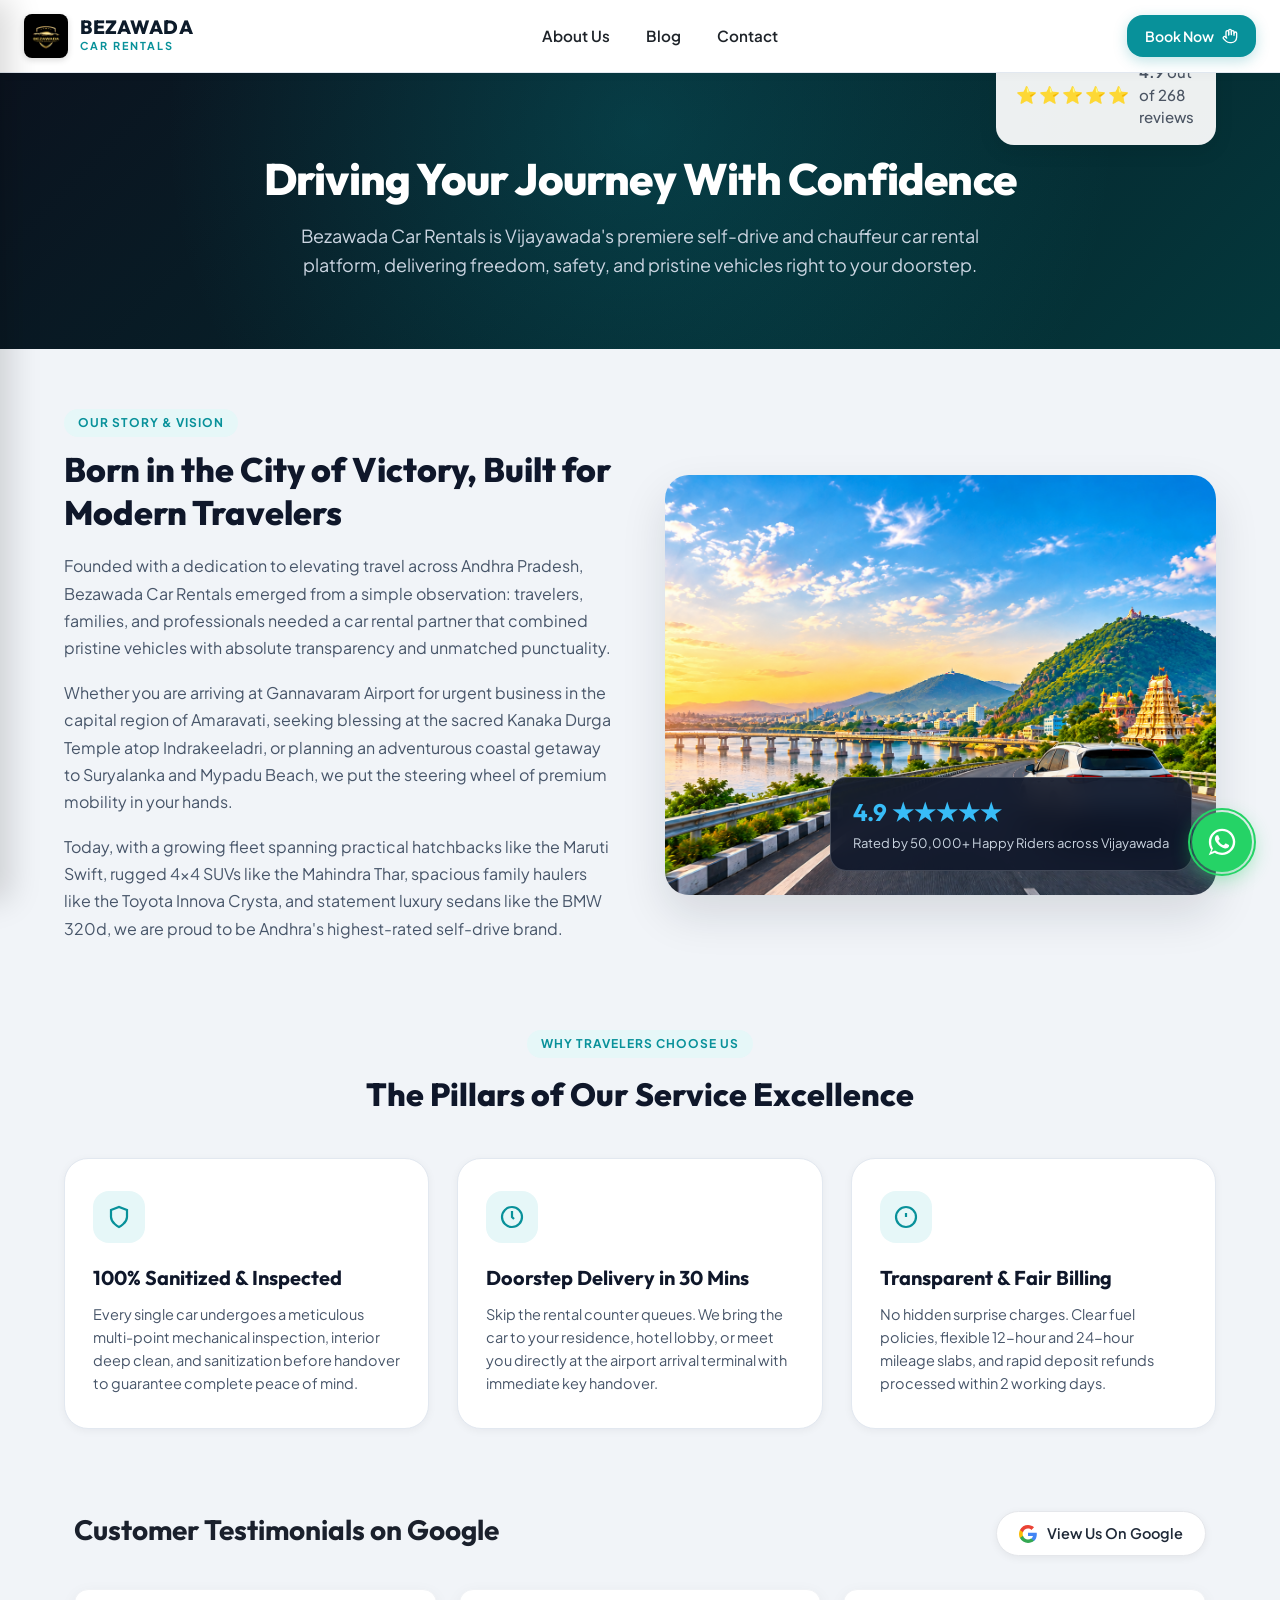
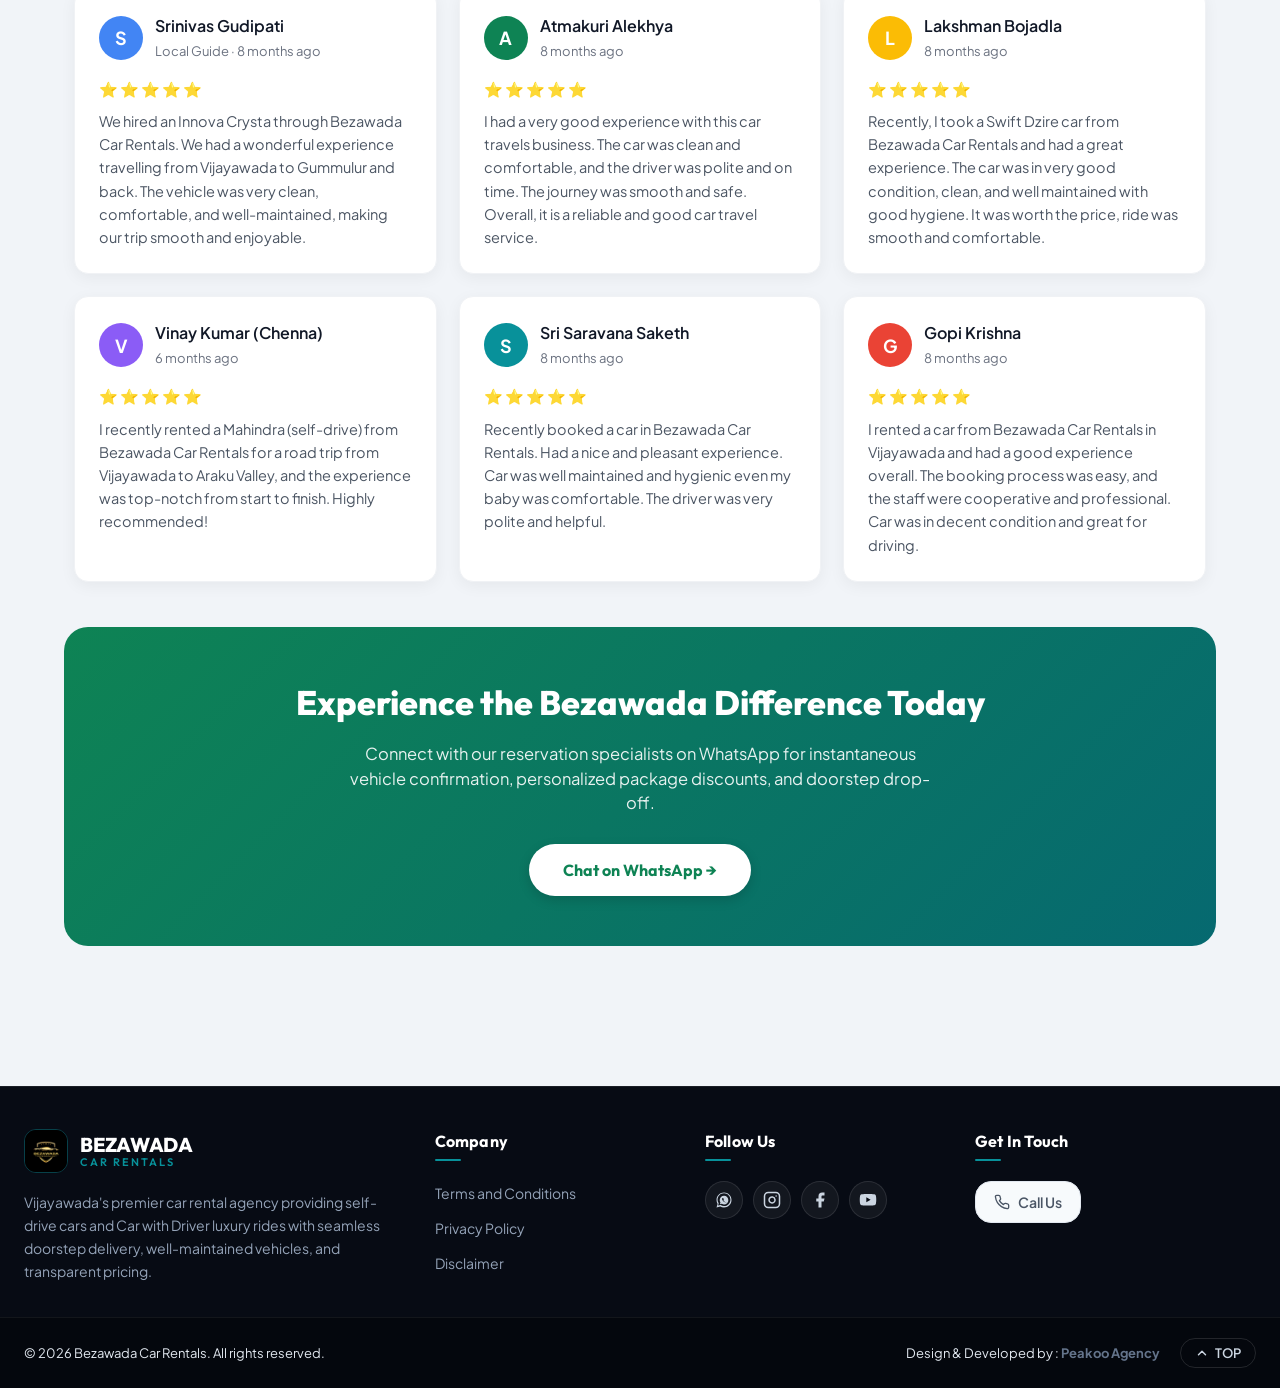
==== commit 40205c95: "Updated the Client Request (CAR Booking with Form )" ====
--- a/about.html
+++ b/about.html
@@ -7,7 +7,13 @@
   <title>About Us | Bezawada Car Rentals — Andhra's Leading Self Drive & Car Hire Partner</title>
   <meta name="description"
     content="Learn about Bezawada Car Rentals, our mission, sanitized fleet, and dedication to seamless road trips across Vijayawada, Amaravati and Andhra Pradesh.">
+  <!-- Favicon / App Icons -->
+  <link rel="icon" type="image/x-icon" href="favicon.ico">
+  <link rel="icon" type="image/png" sizes="32x32" href="favicon-32x32.png">
+  <link rel="icon" type="image/png" sizes="16x16" href="favicon-16x16.png">
+  <link rel="apple-touch-icon" sizes="180x180" href="apple-touch-icon.png">
   <link rel="icon" href="logo/logo.jpeg" type="image/jpeg">
+  <link rel="shortcut icon" href="favicon.ico">
 
   <!-- Google Fonts -->
   <link rel="preconnect" href="https://fonts.googleapis.com">
@@ -122,7 +128,7 @@
         <img src="assets/images/bg.png" alt="Bezawada Car Rentals fleet and Prakasam Barrage Vijayawada">
         <div class="about-badge-card">
           <strong>4.9 ★★★★★</strong>
-          <span>Rated by 50,000+ Happy Revvers across Vijayawada</span>
+          <span>Rated by 50,000+ Happy Riders across Vijayawada</span>
         </div>
       </div>
     </div>
